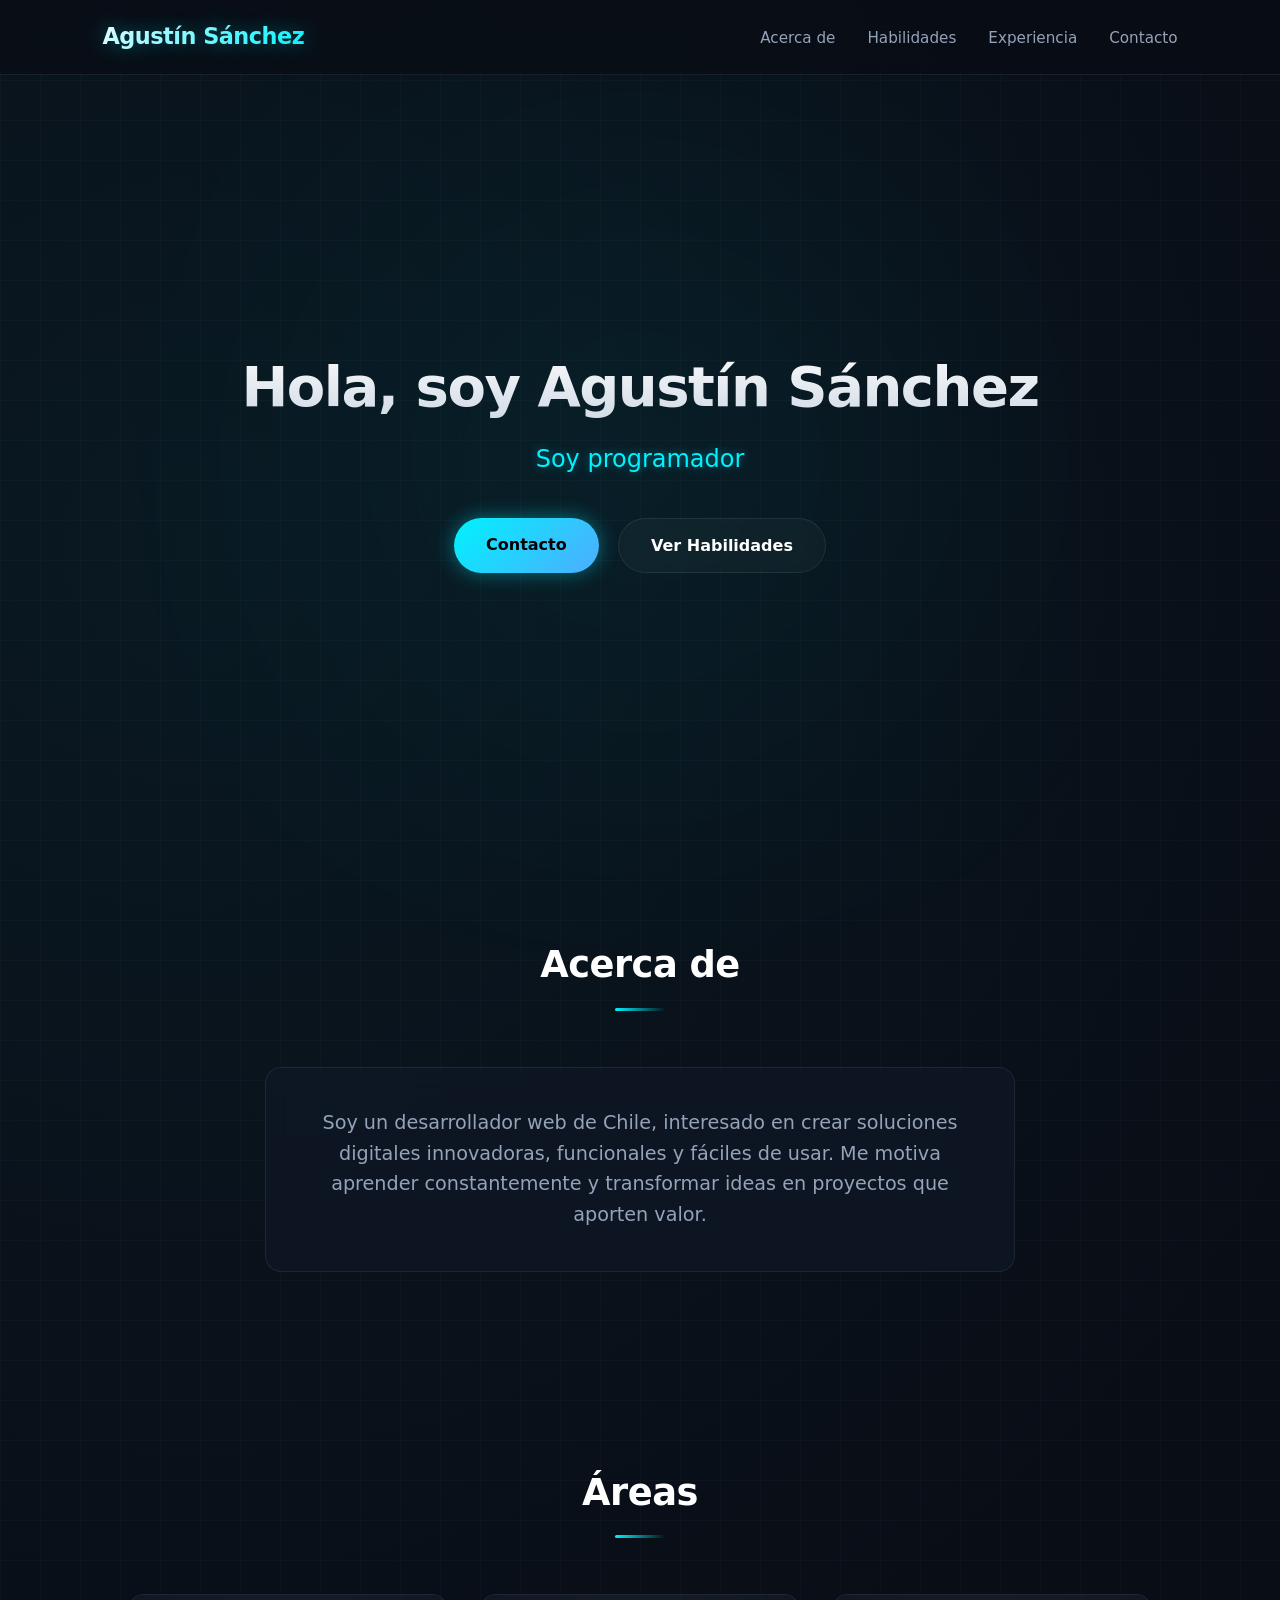
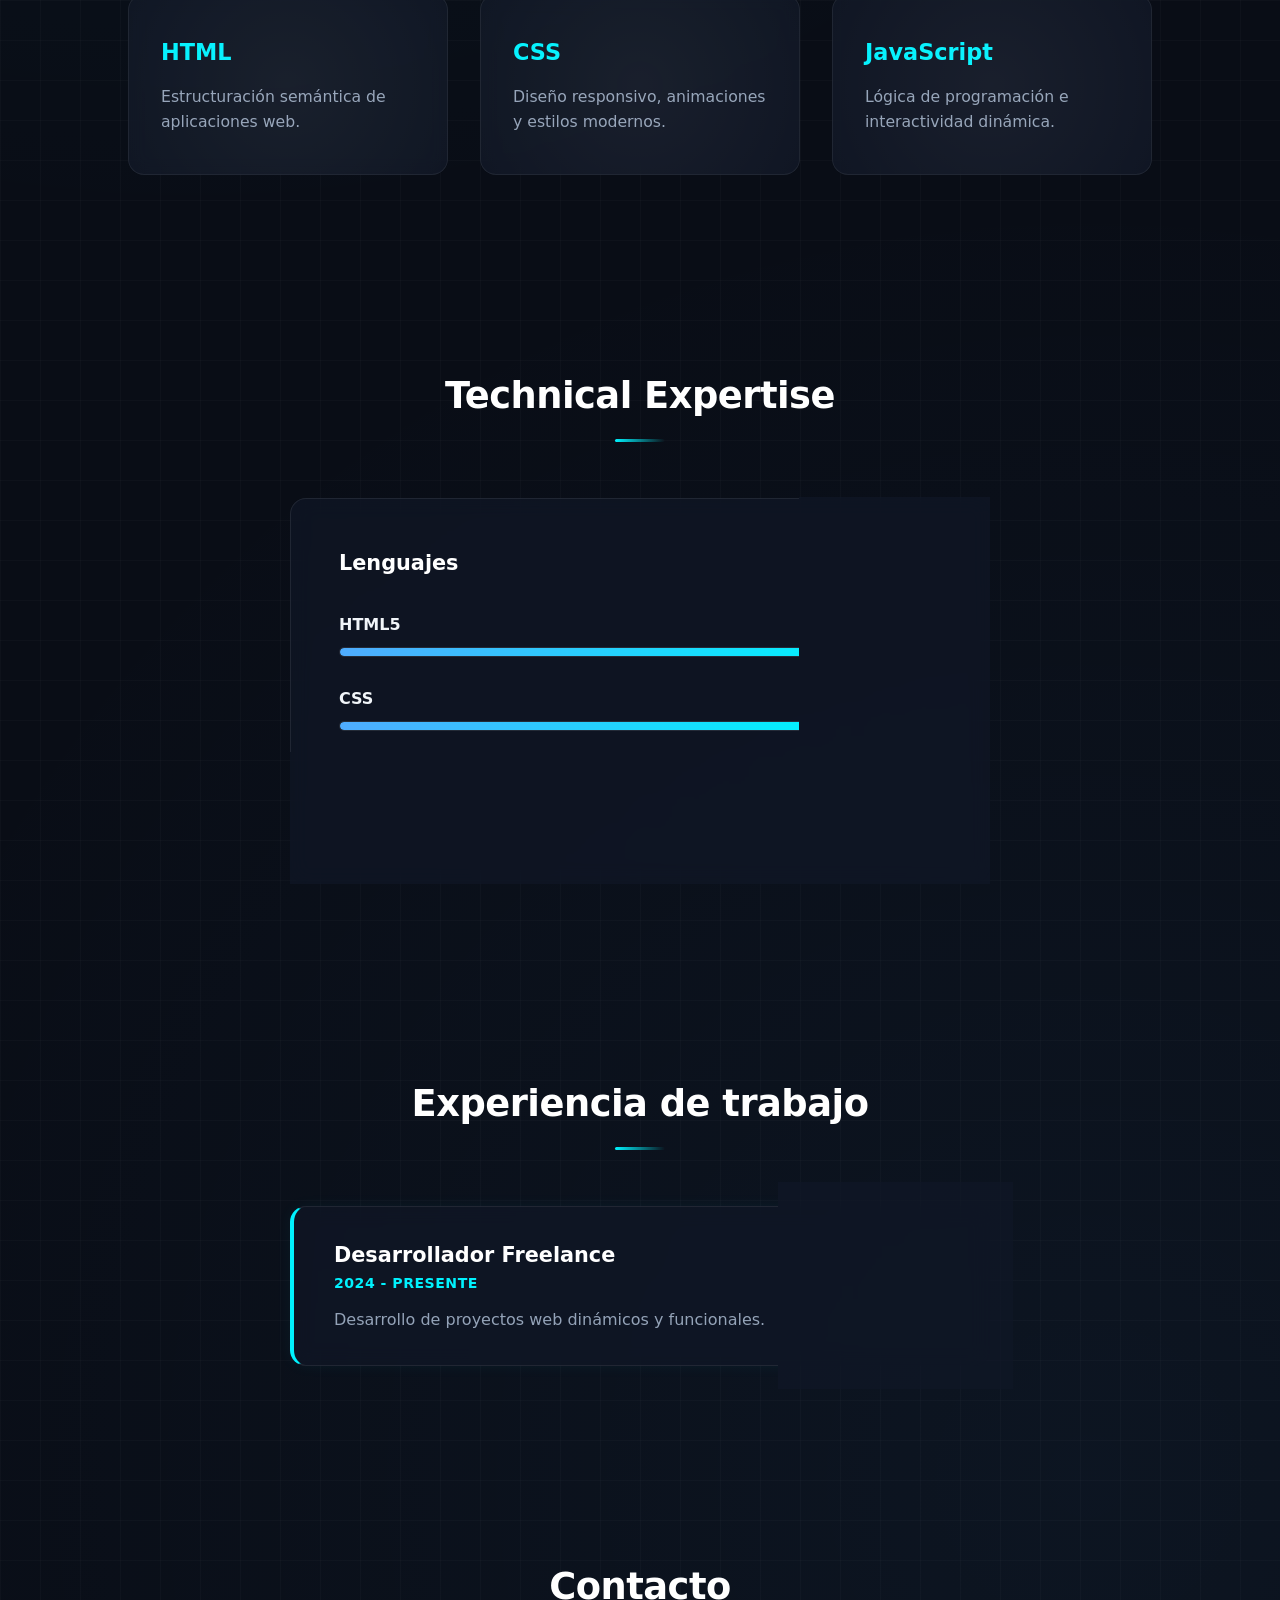
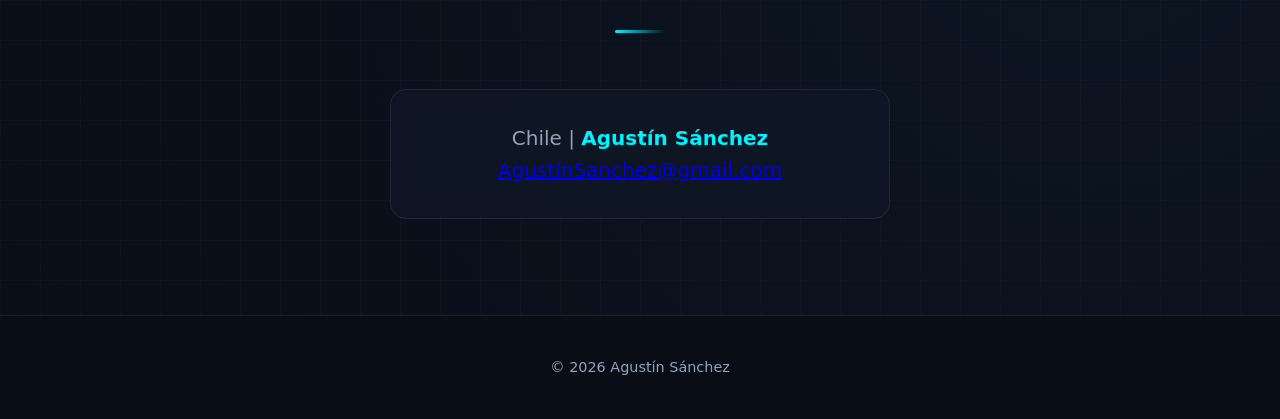
==== Portafolio/index.html @ 258a1017 "okeiestabien" ====
<!DOCTYPE html>
<html lang="es">
<head>
    <meta charset="UTF-8">
    <meta name="viewport" content="width=device-width, initial-scale=1.0">
    <title>Agustín Sánchez</title>

    <link rel="stylesheet" href="static/css/style.css">
    <script src="static/js/script.js" defer></script>
</head>

<body>

    <nav id="barra-navegacion">
        <div class="nombre-logo">Agustín Sánchez</div>

        <button class="boton-menu" id="boton-menu" aria-label="Abrir menú">
            ☰
        </button>

        <ul class="menu-enlaces" id="menu-enlaces">
            <li><a href="#sobre-mi">Acerca de</a></li>
            <li><a href="#mis-habilidades">Habilidades</a></li>
            <li><a href="#mi-experiencia">Experiencia</a></li>
            <li><a href="#mi-contacto">Contacto</a></li>
        </ul>
    </nav>

    <header class="presentacion">
        <h1>Hola, soy Agustín Sánchez</h1>
        <h2>Soy programador</h2>

        <div class="botones-inicio">
            <a href="#mi-contacto" class="boton principal">Contacto</a>
            <a href="#mis-habilidades" class="boton secundario">Ver Habilidades</a>
        </div>
    </header>

    <section id="sobre-mi">
        <h2 class="encabezado-seccion">Acerca de</h2>

        <p class="descripcion-personal">
            Soy un desarrollador web de Chile, interesado en crear soluciones digitales innovadoras,
            funcionales y fáciles de usar. Me motiva aprender constantemente y transformar ideas
            en proyectos que aporten valor.
        </p>
    </section>

    <section id="areas-programacion">
        <h2 class="encabezado-seccion">Áreas</h2>

        <div class="contenedor-tarjetas">

            <div class="tarjeta">
                <h3>HTML</h3>
                <p>Estructuración semántica de aplicaciones web.</p>
            </div>

            <div class="tarjeta">
                <h3>CSS</h3>
                <p>Diseño responsivo, animaciones y estilos modernos.</p>
            </div>

            <div class="tarjeta">
                <h3>JavaScript</h3>
                <p>Lógica de programación e interactividad dinámica.</p>
            </div>

        </div>
    </section>

    <section id="mis-habilidades">
        <h2 class="encabezado-seccion">Technical Expertise</h2>

        <div class="lista-habilidades">
            <h3>Lenguajes</h3>

            <div class="elemento-habilidad">
                <div class="nombre-habilidad">
                    <span>HTML5</span>
                    <span>85%</span>
                </div>

                <div class="barra-progreso">
                    <div class="nivel-progreso" data-width="85%"></div>
                </div>
            </div>

            <div class="elemento-habilidad">
                <div class="nombre-habilidad">
                    <span>CSS</span>
                    <span>80%</span>
                </div>

                <div class="barra-progreso">
                    <div class="nivel-progreso" data-width="80%"></div>
                </div>
            </div>

            <div class="elemento-habilidad">
                <div class="nombre-habilidad">
                    <span>JavaScript</span>
                    <span>70%</span>
                </div>

                <div class="barra-progreso">
                    <div class="nivel-progreso" data-width="70%"></div>
                </div>
            </div>

        </div>
    </section>

    <section id="mi-experiencia">
        <h2 class="encabezado-seccion">Experiencia de trabajo</h2>

        <div class="historial-trabajo">

            <div class="experiencia">
                <h3>Desarrollador Freelance</h3>

                <div class="fecha-trabajo">
                    2024 - Presente
                </div>

                <p>
                    Desarrollo de proyectos web dinámicos y funcionales.
                </p>
            </div>

        </div>
    </section>

    <section id="mi-contacto">
        <h2 class="encabezado-seccion">Contacto</h2>

        <p class="informacion-contacto">
            Chile | <strong>Agustín Sánchez</strong>
            <a href="#">AgustínSanchez@gmail.com</a>
        </p>
    </section>

    <footer class="pie-pagina">
        <p>&copy; 2026 Agustín Sánchez</p>
    </footer>

</body>
</html>
---- Portafolio/static/css/style.css ----
:root {
    --bg-dark: #090d16;
    --bg-card: rgba(17, 24, 39, 0.7);
    --primary-color: #00f2fe;
    --secondary-color: #4facfe;
    --accent-glow: rgba(0, 242, 254, 0.4);
    --text-color: #f1f5f9;
    --text-muted: #94a3b8;
    --border-glow: rgba(255, 255, 255, 0.08);
}

* {
    box-sizing: border-box;
    margin: 0;
    padding: 0;
    font-family: system-ui, -apple-system, sans-serif;
}

html {
    scroll-behavior: smooth;
}

::-webkit-scrollbar {
    width: 8px;
}

::-webkit-scrollbar-track {
    background: var(--bg-dark);
}

::-webkit-scrollbar-thumb {
    background: #1e293b;
    border-radius: 4px;
}

::-webkit-scrollbar-thumb:hover {
    background: var(--primary-color);
}

body {
    color: var(--text-color);
    line-height: 1.6;
    background-color: var(--bg-dark);
    background-image: 
        radial-gradient(circle at 15% 15%, rgba(0, 242, 254, 0.05) 0%, transparent 40%),
        radial-gradient(circle at 85% 85%, rgba(79, 172, 254, 0.05) 0%, transparent 40%),
        linear-gradient(rgba(255, 255, 255, 0.02) 1px, transparent 1px),
        linear-gradient(90deg, rgba(255, 255, 255, 0.02) 1px, transparent 1px);
    background-size: 100% 100%, 100% 100%, 40px 40px, 40px 40px;
    overflow-x: hidden;
}

#barra-navegacion {
    position: sticky;
    top: 0;
    z-index: 1000;
    background: rgba(9, 13, 22, 0.85);
    backdrop-filter: blur(16px);
    border-bottom: 1px solid var(--border-glow);
    display: flex;
    justify-content: space-between;
    align-items: center;
    padding: 1.2rem 8%;
}

.nombre-logo {
    font-size: 1.4rem;
    font-weight: 800;
    letter-spacing: -0.5px;
    background: linear-gradient(135deg, #ffffff 0%, var(--primary-color) 100%);
    background-clip: text;
    -webkit-background-clip: text;
    -webkit-text-fill-color: transparent;
    text-shadow: 0 0 20px var(--accent-glow);
}

.menu-enlaces {
    display: flex;
    list-style: none;
    gap: 2rem;
}

.menu-enlaces a {
    text-decoration: none;
    color: var(--text-muted);
    font-size: 0.95rem;
    font-weight: 500;
    position: relative;
    padding: 0.3rem 0;
    transition: color 0.3s ease;
}

.menu-enlaces a::after {
    content: '';
    position: absolute;
    bottom: 0;
    left: 0;
    width: 0%;
    height: 2px;
    background: var(--primary-color);
    box-shadow: 0 0 8px var(--primary-color);
    transition: width 0.3s ease;
}

.menu-enlaces a:hover,
.menu-enlaces a.seleccionado {
    color: #fff;
}

.menu-enlaces a:hover::after,
.menu-enlaces a.seleccionado::after {
    width: 100%;
}

.boton-menu {
    display: none;
    background: none;
    border: none;
    font-size: 1.8rem;
    color: var(--primary-color);
    cursor: pointer;
}

.presentacion {
    height: 85vh;
    display: flex;
    flex-direction: column;
    justify-content: center;
    align-items: center;
    text-align: center;
    padding: 0 1rem;
    position: relative;
}

.presentacion::before {
    content: '';
    position: absolute;
    width: 350px;
    height: 350px;
    background: var(--primary-color);
    filter: blur(180px);
    opacity: 0.15;
    border-radius: 50%;
    z-index: -1;
}

.presentacion h1 {
    font-size: 3.5rem;
    font-weight: 800;
    letter-spacing: -1.5px;
    margin-bottom: 0.5rem;
    background: linear-gradient(180deg, #ffffff 0%, #cbd5e1 100%);
    background-clip: text;
    -webkit-background-clip: text;
    -webkit-text-fill-color: transparent;
}

.presentacion h2 {
    font-size: 1.5rem;
    font-weight: 400;
    margin-bottom: 2.5rem;
    color: var(--primary-color);
    text-shadow: 0 0 10px var(--accent-glow);
}

.botones-inicio {
    display: flex;
    gap: 1.2rem;
}

.boton {
    padding: 0.85rem 2rem;
    border-radius: 50px;
    text-decoration: none;
    font-weight: 600;
    transition: all 0.3s ease;
    position: relative;
    overflow: hidden;
}

.principal {
    background: linear-gradient(135deg, var(--primary-color), var(--secondary-color));
    color: #000;
    box-shadow: 0 0 20px var(--accent-glow);
}

.principal:hover {
    transform: translateY(-3px);
    box-shadow: 0 0 30px rgba(0, 242, 254, 0.7);
}

.secundario {
    background: rgba(255, 255, 255, 0.03);
    border: 1px solid var(--border-glow);
    color: #fff;
    backdrop-filter: blur(5px);
}

.secundario:hover {
    border-color: var(--primary-color);
    box-shadow: 0 0 15px var(--accent-glow);
    transform: translateY(-3px);
}

section {
    padding: 6rem 10%;
    position: relative;
}

.encabezado-seccion {
    text-align: center;
    font-size: 2.3rem;
    font-weight: 700;
    margin-bottom: 3.5rem;
    color: #fff;
    letter-spacing: -0.5px;
}

.encabezado-seccion::after {
    content: '';
    display: block;
    width: 50px;
    height: 3px;
    background: linear-gradient(90deg, var(--primary-color), transparent);
    margin: 0.8rem auto 0;
    border-radius: 2px;
}

.descripcion-personal {
    max-width: 750px;
    margin: 0 auto;
    text-align: center;
    font-size: 1.2rem;
    color: var(--text-muted);
    background: var(--bg-card);
    padding: 2.5rem;
    border-radius: 16px;
    border: 1px solid var(--border-glow);
    backdrop-filter: blur(10px);
}

.contenedor-tarjetas {
    display: grid;
    grid-template-columns: repeat(auto-fit, minmax(280px, 1fr));
    gap: 2rem;
}

.tarjeta {
    background: var(--bg-card);
    border: 1px solid var(--border-glow);
    padding: 2.5rem 2rem;
    border-radius: 16px;
    backdrop-filter: blur(10px);
    transition: all 0.4s cubic-bezier(0.175, 0.885, 0.32, 1.275);
    position: relative;
}

.tarjeta::before {
    content: '';
    position: absolute;
    top: 0;
    left: 0;
    width: 100%;
    height: 100%;
    border-radius: 16px;
    background: radial-gradient(600px circle at var(--x, 50%) var(--y, 50%), rgba(255,255,255,0.05), transparent 40%);
    pointer-events: none;
}

.tarjeta:hover {
    transform: translateY(-8px);
    border-color: rgba(0, 242, 254, 0.3);
    box-shadow: 0 15px 30px -10px rgba(0, 0, 0, 0.5), 0 0 20px rgba(0, 242, 254, 0.15);
}

.tarjeta h3 {
    color: var(--primary-color);
    margin-bottom: 0.8rem;
    font-size: 1.4rem;
}

.tarjeta p {
    color: var(--text-muted);
    font-size: 0.98rem;
}

.lista-habilidades {
    max-width: 700px;
    margin: 0 auto;
    background: var(--bg-card);
    padding: 3rem;
    border-radius: 16px;
    border: 1px solid var(--border-glow);
    backdrop-filter: blur(10px);
}

.lista-habilidades h3 {
    color: #fff;
    margin-bottom: 2rem;
    font-size: 1.3rem;
}

.elemento-habilidad {
    margin-bottom: 1.8rem;
}

.nombre-habilidad {
    display: flex;
    justify-content: space-between;
    margin-bottom: 0.6rem;
    font-weight: 600;
    color: var(--text-color);
}

.barra-progreso {
    height: 10px;
    background-color: rgba(255, 255, 255, 0.05);
    border-radius: 20px;
    overflow: hidden;
    border: 1px solid rgba(255, 255, 255, 0.05);
}

.nivel-progreso {
    height: 100%;
    width: 0%;
    background: linear-gradient(90deg, var(--secondary-color), var(--primary-color));
    border-radius: 20px;
    box-shadow: 0 0 12px var(--accent-glow);
    transition: width 1.2s cubic-bezier(0.1, 0.5, 0.1, 1);
}

.historial-trabajo {
    max-width: 700px;
    margin: 0 auto;
}

.experiencia {
    background: var(--bg-card);
    padding: 2rem 2.5rem;
    border-radius: 16px;
    border-left: 4px solid var(--primary-color);
    border-top: 1px solid var(--border-glow);
    border-right: 1px solid var(--border-glow);
    border-bottom: 1px solid var(--border-glow);
    backdrop-filter: blur(10px);
    position: relative;
    box-shadow: 0 0 15px rgba(0, 242, 254, 0.05);
}

.experiencia h3 {
    color: #fff;
    font-size: 1.3rem;
}

.fecha-trabajo {
    color: var(--primary-color);
    font-size: 0.88rem;
    margin-bottom: 0.8rem;
    font-weight: 600;
    text-transform: uppercase;
    letter-spacing: 0.5px;
}

.experiencia p {
    color: var(--text-muted);
}

.informacion-contacto {
    text-align: center;
    font-size: 1.25rem;
    color: var(--text-muted);
    background: var(--bg-card);
    max-width: 500px;
    margin: 0 auto;
    padding: 2rem;
    border-radius: 16px;
    border: 1px solid var(--border-glow);
    backdrop-filter: blur(10px);
}

.informacion-contacto strong {
    color: var(--primary-color);
}

.pie-pagina {
    border-top: 1px solid var(--border-glow);
    color: var(--text-muted);
    text-align: center;
    padding: 2.5rem;
    font-size: 0.9rem;
    background: rgba(9, 13, 22, 0.95);
}

@media (max-width: 768px) {

    .boton-menu {
        display: block;
    }

    .menu-enlaces {
        display: none;
        flex-direction: column;
        position: absolute;
        top: 100%;
        left: 0;
        width: 100%;
        background-color: var(--bg-dark);
        border-bottom: 1px solid var(--border-glow);
        padding: 1.5rem 8%;
    }

    .menu-enlaces.mostrar {
        display: flex;
    }

    .presentacion h1 {
        font-size: 2.4rem;
    }

    .presentacion h2 {
        font-size: 1.1rem;
    }

    section {
        padding: 4rem 6%;
    }
}
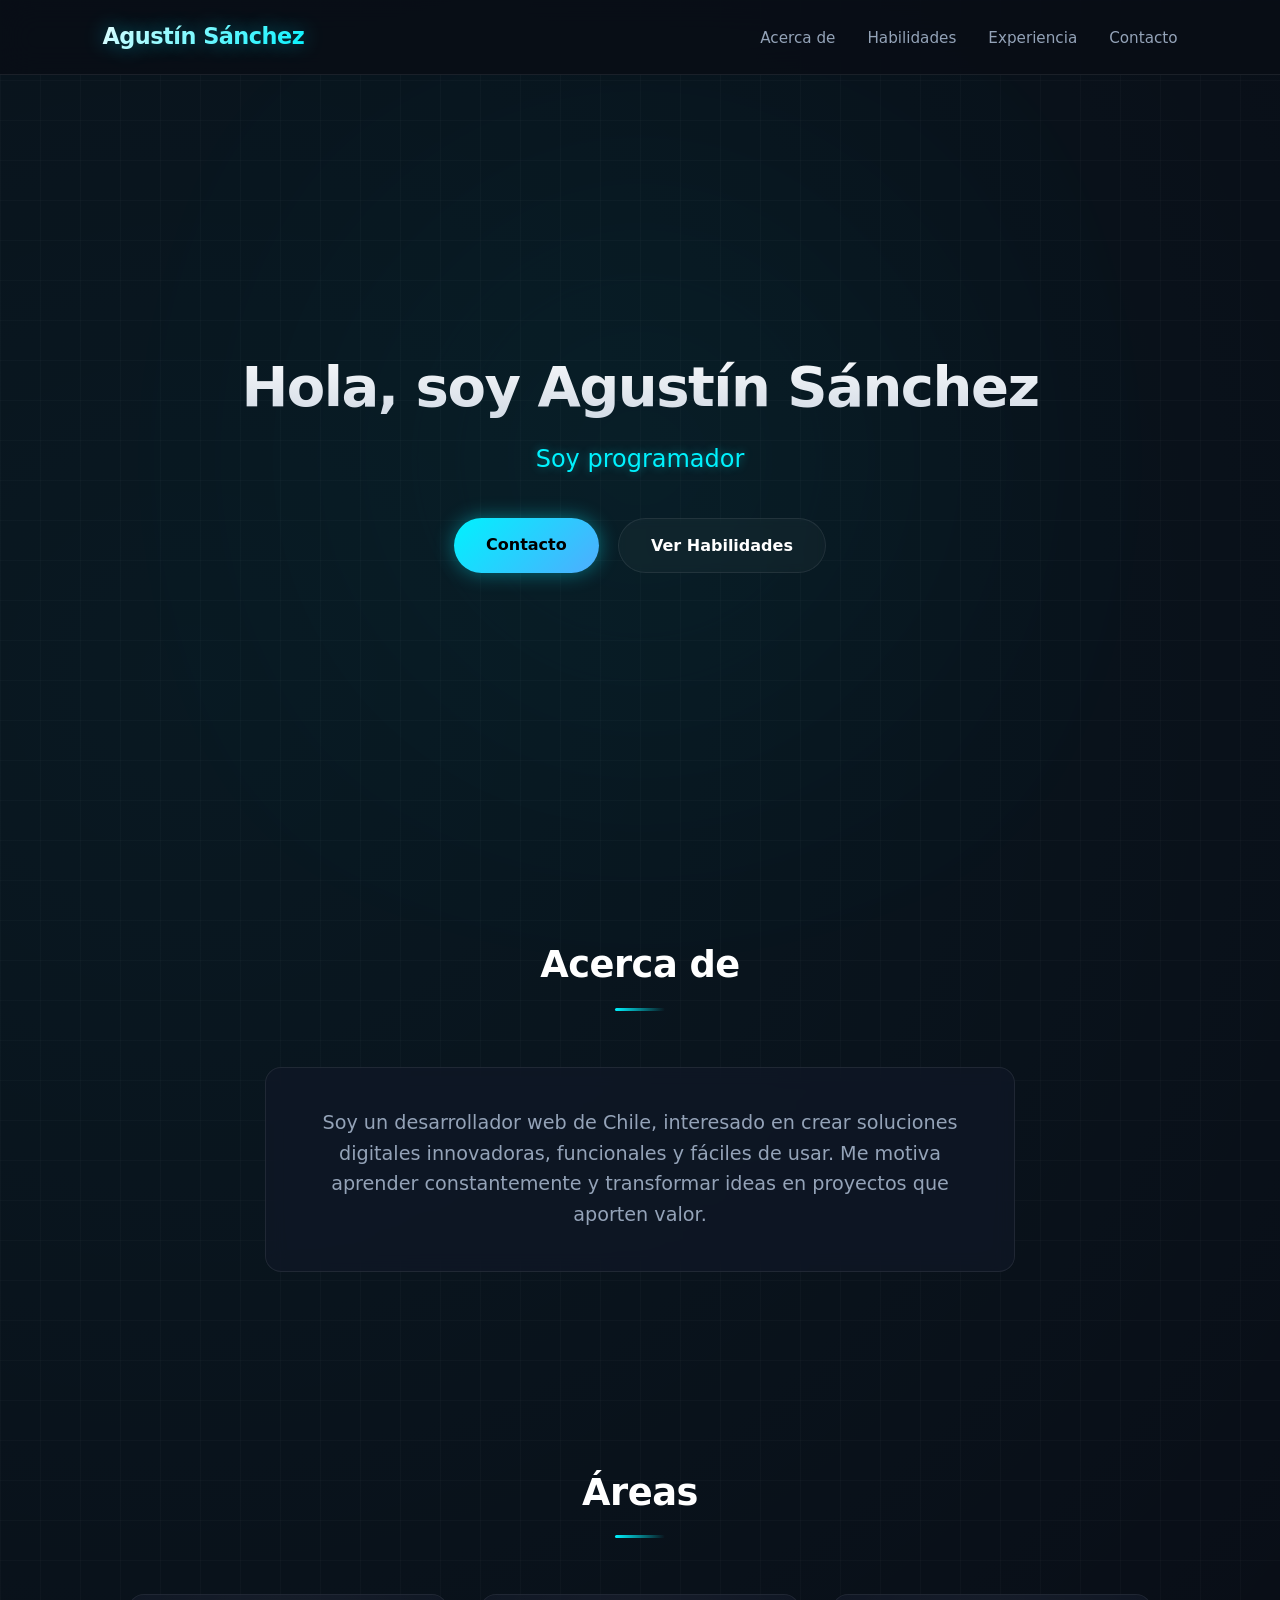
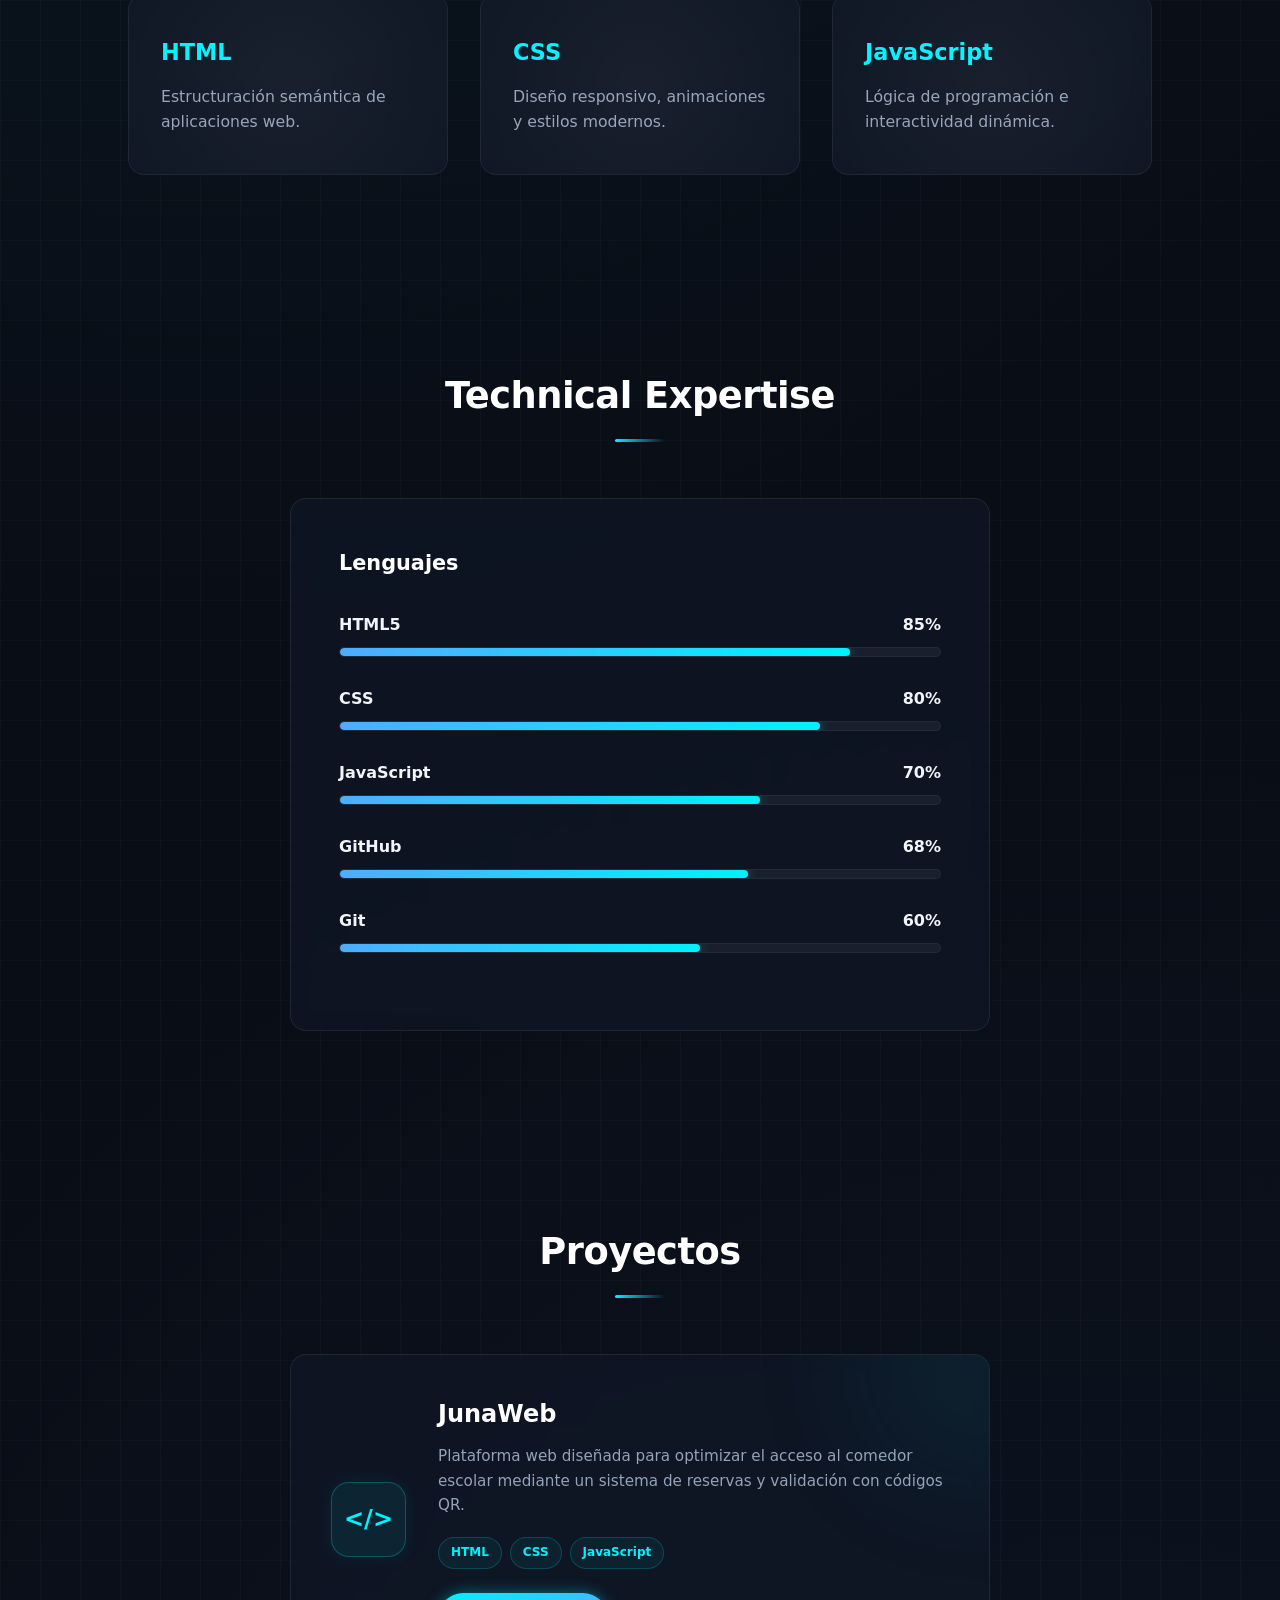
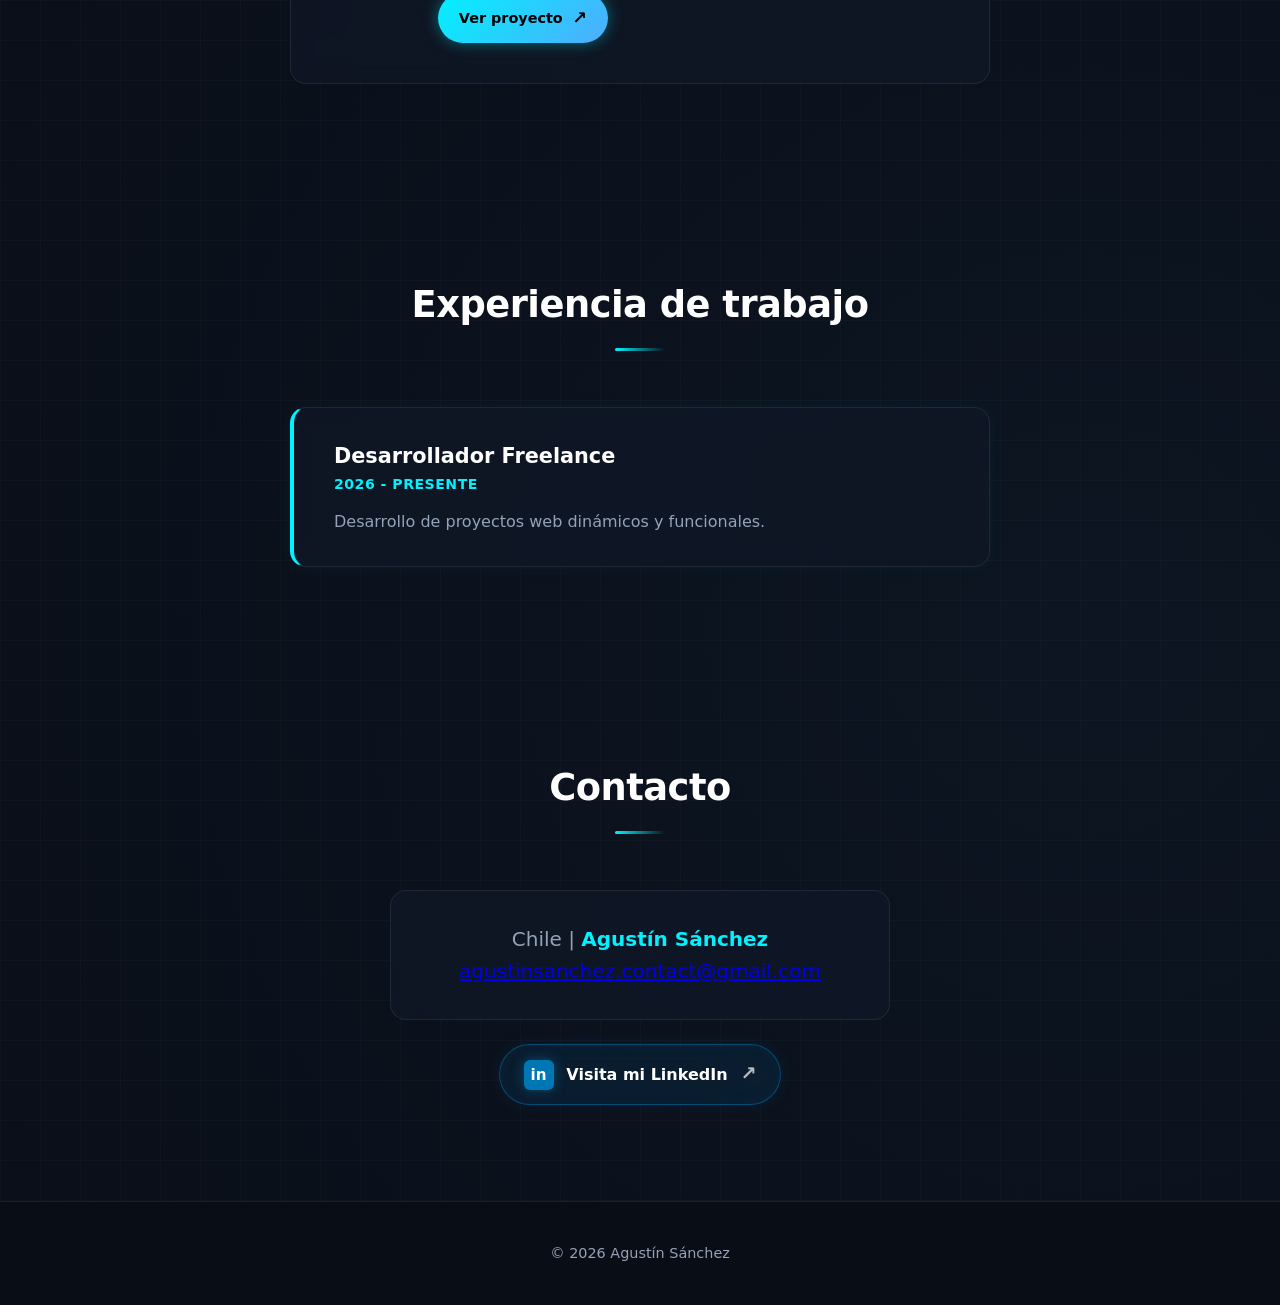
==== commit 5334d307: "okeiestabien" ====
--- a/Portafolio/index.html
+++ b/Portafolio/index.html
@@ -108,8 +108,70 @@
                 </div>
             </div>
 
-        </div>
-    </section>
+            <div class="elemento-habilidad">
+                <div class="nombre-habilidad">
+                    <span>GitHub</span>
+                    <span>68%</span>
+                </div>
+
+                <div class="barra-progreso">
+                    <div class="nivel-progreso" data-width="68%"></div>
+                </div>
+            </div>
+
+            <div class="elemento-habilidad">
+                <div class="nombre-habilidad">
+                    <span>Git</span>
+                    <span>60%</span>
+                </div>
+
+                <div class="barra-progreso">
+                    <div class="nivel-progreso" data-width="60%"></div>
+                </div>
+            </div>
+
+        </div>
+    </section>
+
+    <section id="mis-proyectos">
+    <h2 class="encabezado-seccion">Proyectos</h2>
+
+    <div class="contenedor-proyectos">
+
+        <div class="tarjeta-proyecto">
+            <div class="icono-proyecto">
+                &lt;/&gt;
+            </div>
+
+            <div class="contenido-proyecto">
+                <h3>JunaWeb</h3>
+
+                <p>
+                    Plataforma web diseñada para optimizar el acceso al comedor
+                    escolar mediante un sistema de reservas y validación con
+                    códigos QR.
+                </p>
+
+                <div class="tecnologias-proyecto">
+                    <span>HTML</span>
+                    <span>CSS</span>
+                    <span>JavaScript</span>
+                </div>
+
+                <a 
+                    href="https://ariel9930.github.io/JunaWeb/"
+                    target="_blank"
+                    rel="noopener noreferrer"
+                    class="boton-proyecto"
+                >
+                    Ver proyecto
+                    <span>↗</span>
+                </a>
+            </div>
+        </div>
+
+    </div>
+</section>
 
     <section id="mi-experiencia">
         <h2 class="encabezado-seccion">Experiencia de trabajo</h2>
@@ -120,7 +182,7 @@
                 <h3>Desarrollador Freelance</h3>
 
                 <div class="fecha-trabajo">
-                    2024 - Presente
+                    2026 - Presente
                 </div>
 
                 <p>
@@ -131,18 +193,33 @@
         </div>
     </section>
 
-    <section id="mi-contacto">
-        <h2 class="encabezado-seccion">Contacto</h2>
-
+<section id="mi-contacto">
+    <h2 class="encabezado-seccion">Contacto</h2>
+
+    <div class="contenedor-contacto">
         <p class="informacion-contacto">
             Chile | <strong>Agustín Sánchez</strong>
-            <a href="#">AgustínSanchez@gmail.com</a>
+            <a href="mailto:agustinsanchez.contact@gmail.com">
+                agustinsanchez.contact@gmail.com
+            </a>
         </p>
-    </section>
+
+        <a 
+            href="https://www.linkedin.com/in/agust%C3%ADn-sanchez-67a527437/" 
+            target="_blank" 
+            rel="noopener noreferrer"
+            class="boton-linkedin"
+        >
+            <span class="icono-linkedin">in</span>
+            <span>Visita mi LinkedIn</span>
+            <span class="flecha-linkedin">↗</span>
+        </a>
+    </div>
+</section>
 
     <footer class="pie-pagina">
         <p>&copy; 2026 Agustín Sánchez</p>
     </footer>
 
 </body>
-</html>+</html>
--- a/Portafolio/static/css/style.css
+++ b/Portafolio/static/css/style.css
@@ -424,4 +424,311 @@
     section {
         padding: 4rem 6%;
     }
+}
+
+.contenedor-contacto {
+    display: flex;
+    flex-direction: column;
+    align-items: center;
+    gap: 1.5rem;
+}
+
+.boton-linkedin {
+    display: flex;
+    align-items: center;
+    justify-content: center;
+    gap: 0.8rem;
+
+    min-width: 230px;
+    padding: 0.9rem 1.5rem;
+
+    text-decoration: none;
+    color: #ffffff;
+
+    background: rgba(0, 119, 181, 0.12);
+    border: 1px solid rgba(0, 119, 181, 0.5);
+    border-radius: 50px;
+
+    font-size: 1rem;
+    font-weight: 700;
+
+    backdrop-filter: blur(10px);
+
+    box-shadow: 
+        0 0 15px rgba(0, 119, 181, 0.12),
+        inset 0 0 15px rgba(0, 119, 181, 0.05);
+
+    transition: all 0.35s ease;
+}
+
+.icono-linkedin {
+    display: flex;
+    align-items: center;
+    justify-content: center;
+
+    width: 30px;
+    height: 30px;
+
+    background: #0077b5;
+    color: white;
+
+    border-radius: 6px;
+
+    font-size: 0.95rem;
+    font-weight: 800;
+
+    box-shadow: 0 0 12px rgba(0, 119, 181, 0.5);
+
+    transition: all 0.35s ease;
+}
+
+.flecha-linkedin {
+    font-size: 1.2rem;
+    opacity: 0.7;
+
+    transition: transform 0.35s ease;
+}
+
+.boton-linkedin:hover {
+    transform: translateY(-4px);
+
+    border-color: #0077b5;
+
+    background: rgba(0, 119, 181, 0.2);
+
+    box-shadow:
+        0 10px 25px rgba(0, 0, 0, 0.35),
+        0 0 25px rgba(0, 119, 181, 0.3);
+}
+
+.boton-linkedin:hover .icono-linkedin {
+    transform: scale(1.1);
+    box-shadow: 0 0 20px rgba(0, 119, 181, 0.7);
+}
+
+.boton-linkedin:hover .flecha-linkedin {
+    transform: translate(3px, -3px);
+}
+
+.boton-linkedin:active {
+    transform: translateY(-1px);
+}
+
+
+/* Ajuste para celulares */
+
+@media (max-width: 768px) {
+
+    .boton-linkedin {
+        width: 100%;
+        max-width: 300px;
+    }
+
+}
+
+.contenedor-proyectos {
+    max-width: 700px;
+    margin: 0 auto;
+}
+
+.tarjeta-proyecto {
+    display: flex;
+    align-items: center;
+    gap: 2rem;
+
+    padding: 2.5rem;
+
+    background: var(--bg-card);
+    border: 1px solid var(--border-glow);
+    border-radius: 16px;
+
+    backdrop-filter: blur(10px);
+
+    position: relative;
+    overflow: hidden;
+
+    transition: all 0.4s ease;
+}
+
+.tarjeta-proyecto::before {
+    content: '';
+    position: absolute;
+
+    top: -100px;
+    right: -100px;
+
+    width: 220px;
+    height: 220px;
+
+    background: var(--primary-color);
+    opacity: 0.08;
+
+    filter: blur(80px);
+    border-radius: 50%;
+
+    transition: all 0.4s ease;
+}
+
+.tarjeta-proyecto:hover {
+    transform: translateY(-8px);
+
+    border-color: rgba(0, 242, 254, 0.4);
+
+    box-shadow:
+        0 15px 35px rgba(0, 0, 0, 0.4),
+        0 0 25px rgba(0, 242, 254, 0.12);
+}
+
+.tarjeta-proyecto:hover::before {
+    opacity: 0.15;
+}
+
+.icono-proyecto {
+    min-width: 75px;
+    height: 75px;
+
+    display: flex;
+    align-items: center;
+    justify-content: center;
+
+    border-radius: 18px;
+
+    background: rgba(0, 242, 254, 0.08);
+
+    border: 1px solid rgba(0, 242, 254, 0.25);
+
+    color: var(--primary-color);
+
+    font-size: 1.5rem;
+    font-weight: 800;
+
+    box-shadow:
+        0 0 20px rgba(0, 242, 254, 0.08);
+
+    transition: all 0.4s ease;
+}
+
+.tarjeta-proyecto:hover .icono-proyecto {
+    transform: scale(1.08);
+
+    background: rgba(0, 242, 254, 0.13);
+
+    box-shadow:
+        0 0 25px rgba(0, 242, 254, 0.2);
+}
+
+.contenido-proyecto {
+    position: relative;
+    z-index: 1;
+    flex: 1;
+}
+
+.contenido-proyecto h3 {
+    color: #fff;
+
+    font-size: 1.5rem;
+
+    margin-bottom: 0.7rem;
+}
+
+.contenido-proyecto p {
+    color: var(--text-muted);
+
+    font-size: 0.95rem;
+
+    margin-bottom: 1.2rem;
+}
+
+.tecnologias-proyecto {
+    display: flex;
+    flex-wrap: wrap;
+    gap: 0.5rem;
+
+    margin-bottom: 1.5rem;
+}
+
+.tecnologias-proyecto span {
+    padding: 0.35rem 0.75rem;
+
+    border-radius: 20px;
+
+    background: rgba(0, 242, 254, 0.06);
+
+    border: 1px solid rgba(0, 242, 254, 0.18);
+
+    color: var(--primary-color);
+
+    font-size: 0.75rem;
+    font-weight: 600;
+}
+
+.boton-proyecto {
+    display: inline-flex;
+
+    align-items: center;
+    gap: 0.6rem;
+
+    padding: 0.7rem 1.3rem;
+
+    border-radius: 30px;
+
+    text-decoration: none;
+
+    color: #000;
+
+    font-size: 0.9rem;
+    font-weight: 700;
+
+    background: linear-gradient(
+        135deg,
+        var(--primary-color),
+        var(--secondary-color)
+    );
+
+    box-shadow:
+        0 0 15px var(--accent-glow);
+
+    transition: all 0.3s ease;
+}
+
+.boton-proyecto:hover {
+    transform: translateY(-3px);
+
+    box-shadow:
+        0 0 25px rgba(0, 242, 254, 0.55);
+}
+
+.boton-proyecto span {
+    font-size: 1.1rem;
+
+    transition: transform 0.3s ease;
+}
+
+.boton-proyecto:hover span {
+    transform: translate(3px, -3px);
+}
+
+
+/* ============================= */
+/*          CELULARES             */
+/* ============================= */
+
+@media (max-width: 768px) {
+
+    .tarjeta-proyecto {
+        flex-direction: column;
+        align-items: flex-start;
+
+        padding: 2rem;
+    }
+
+    .icono-proyecto {
+        min-width: 65px;
+        height: 65px;
+    }
+
+    .boton-proyecto {
+        width: 100%;
+        justify-content: center;
+    }
 }
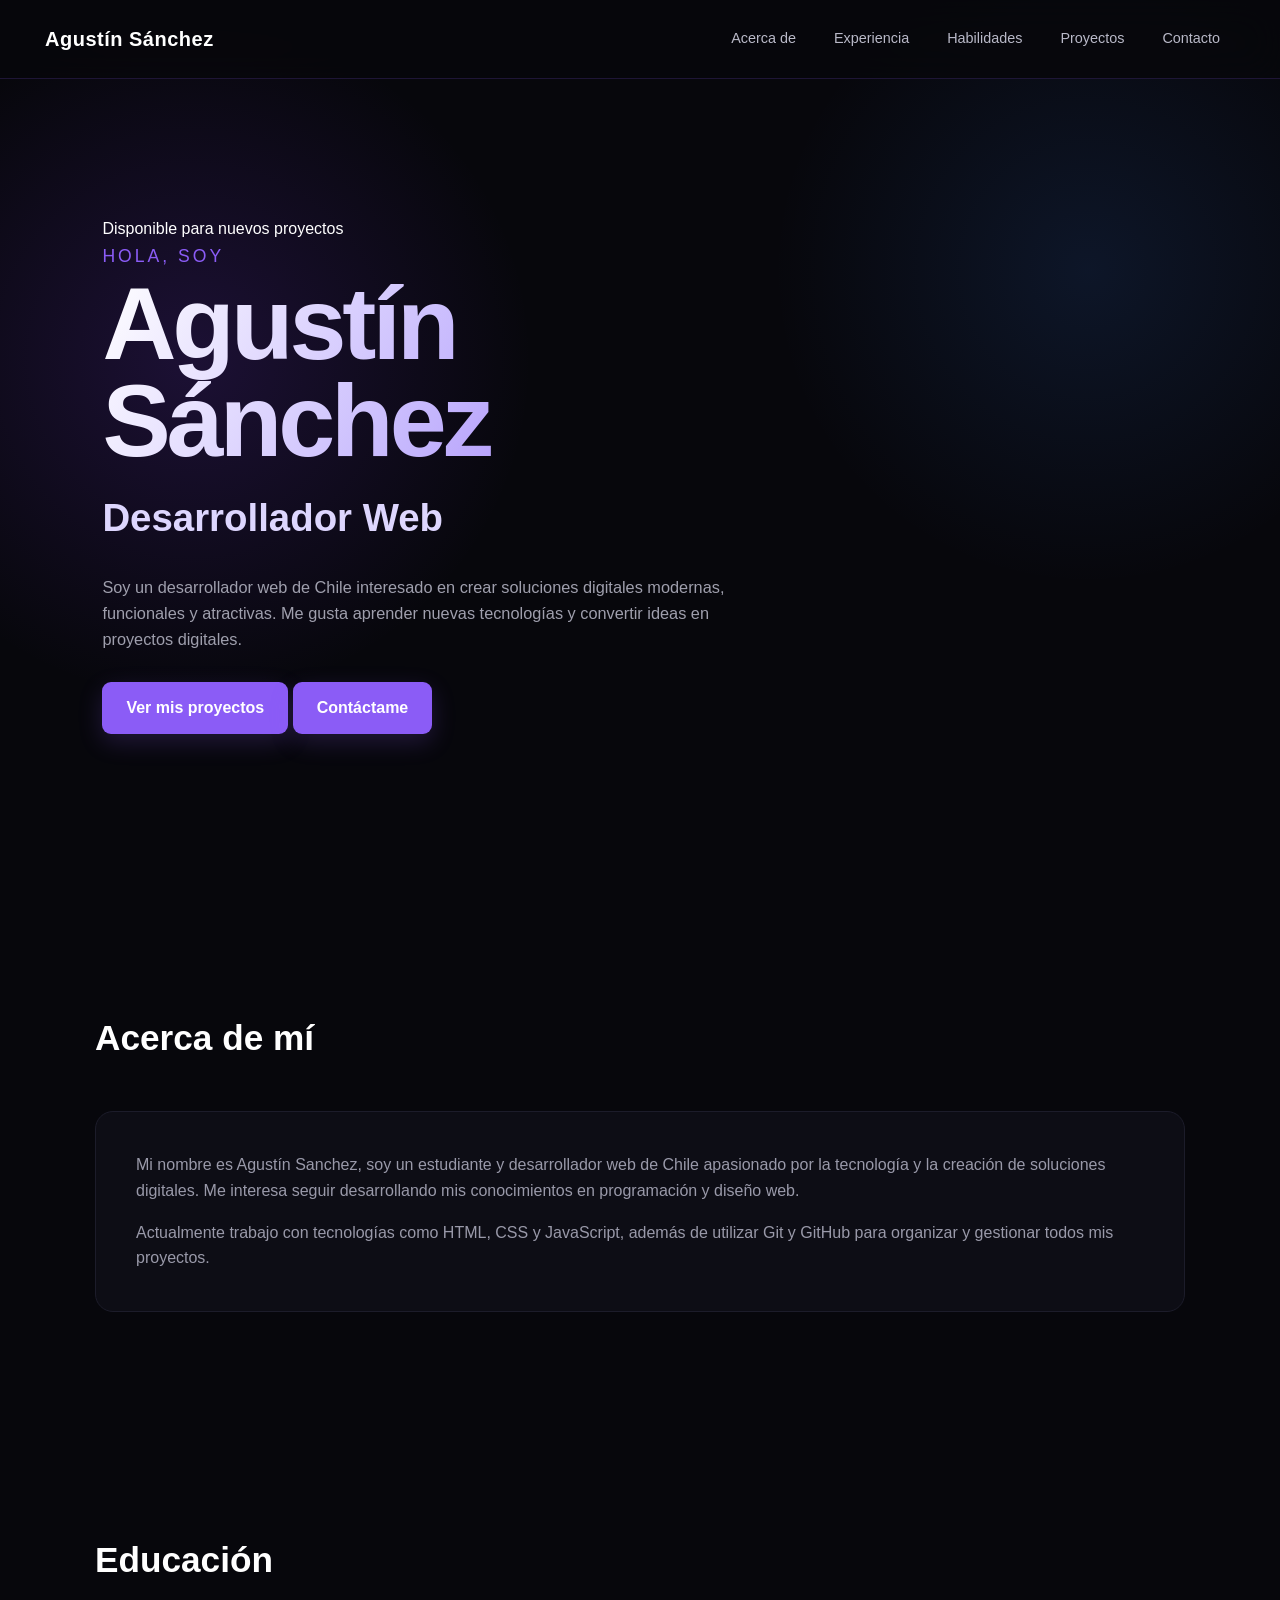
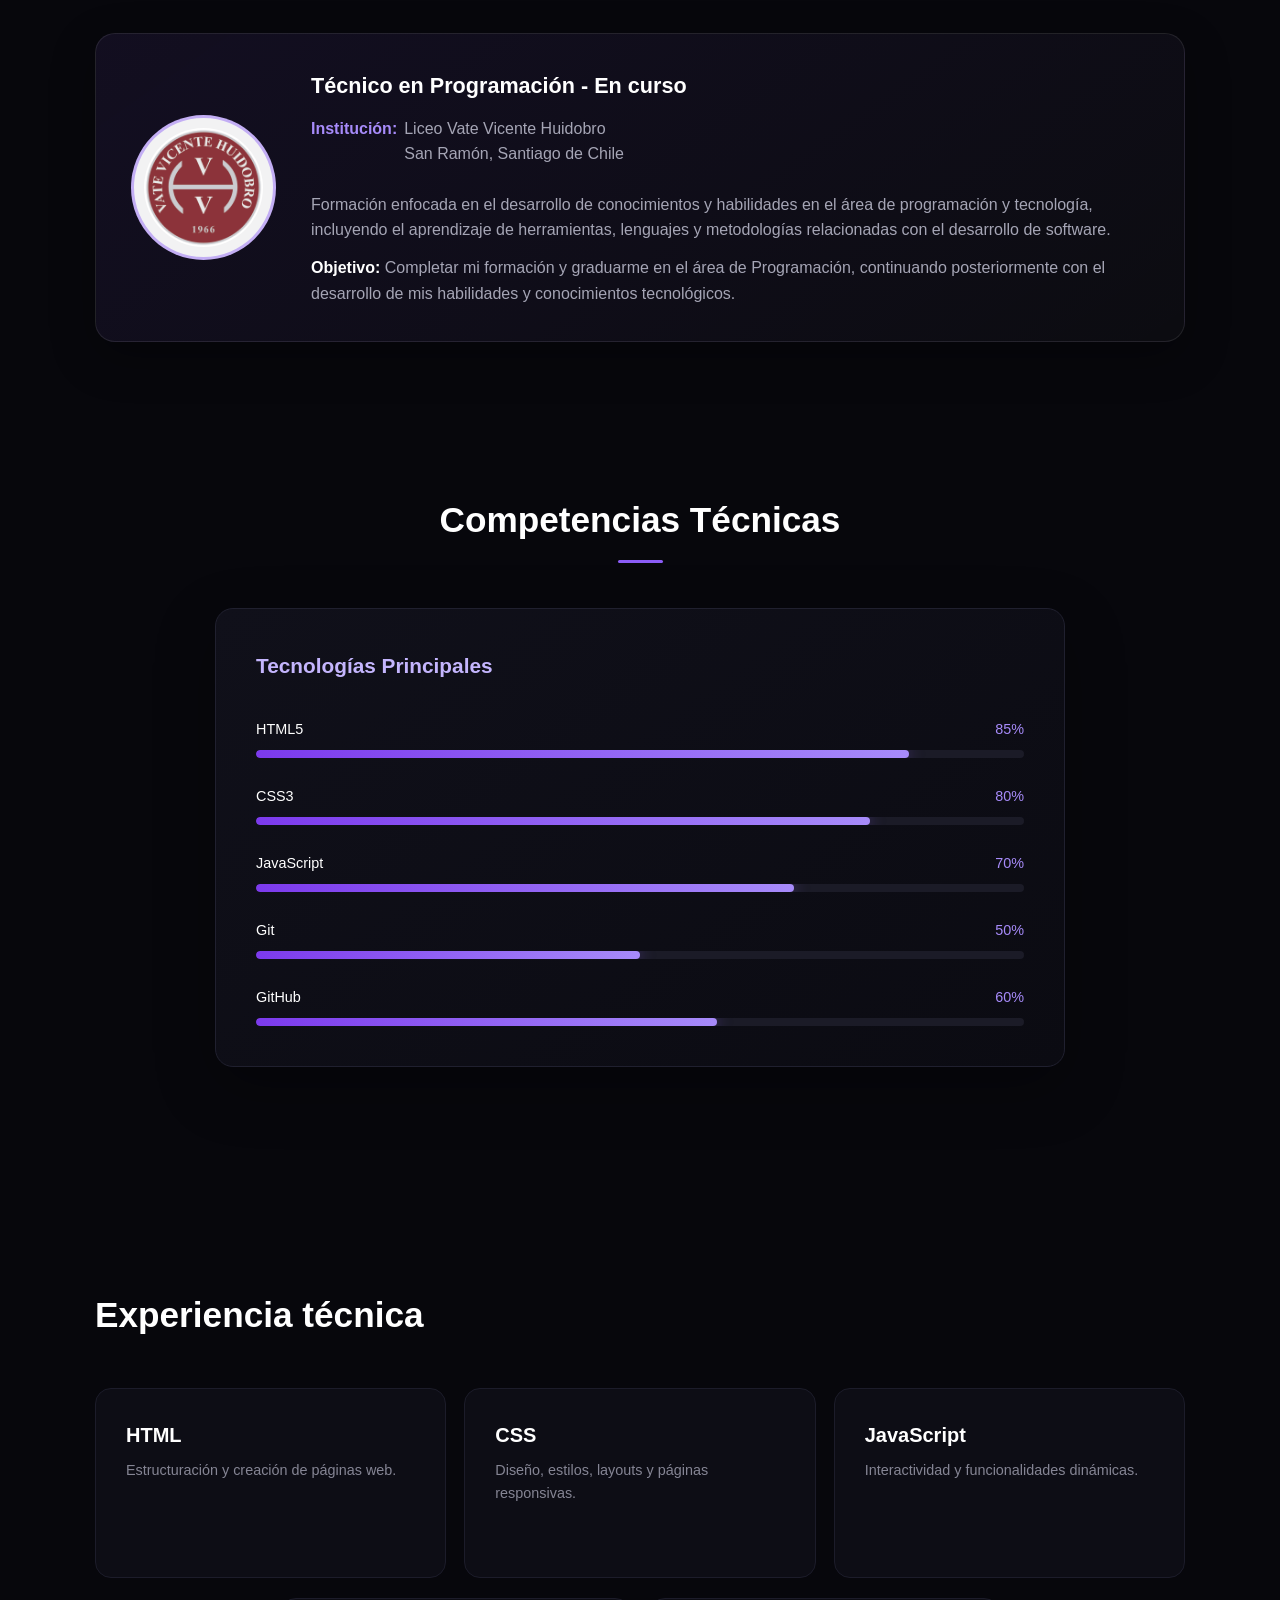
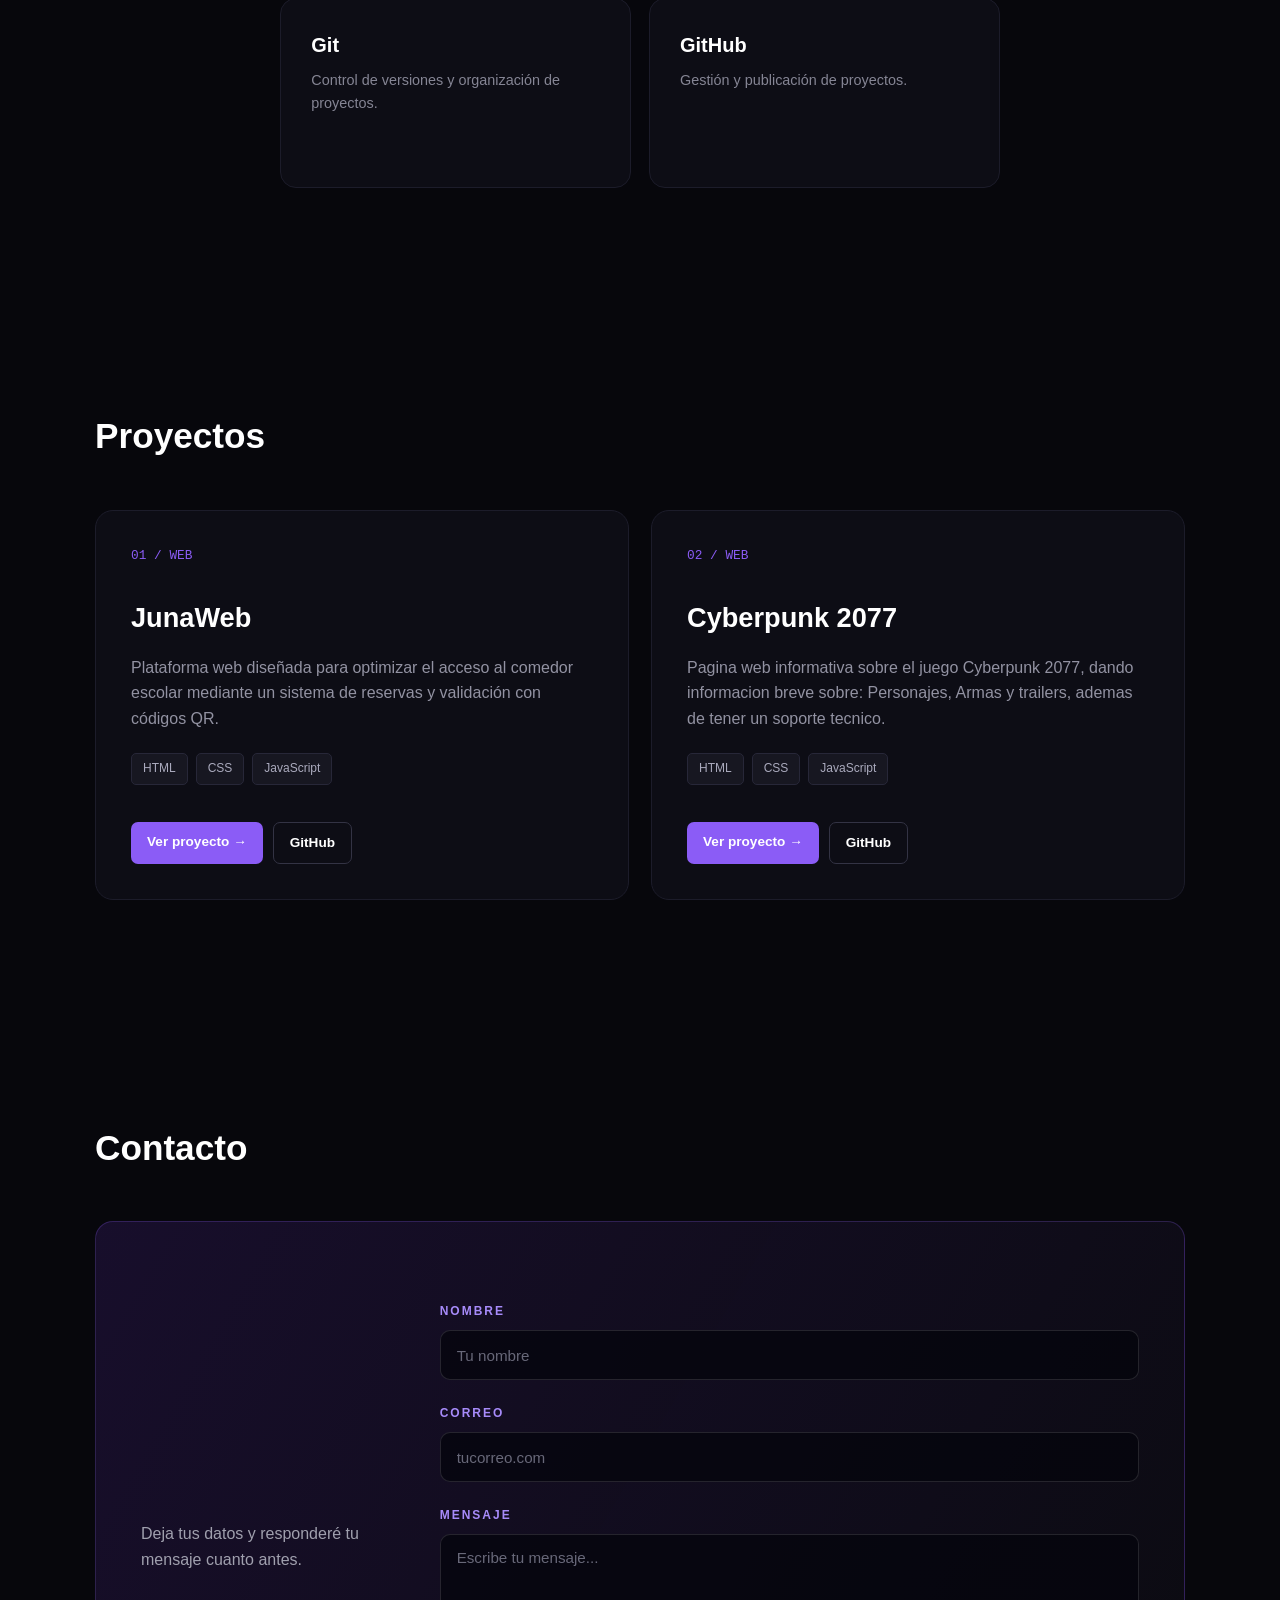
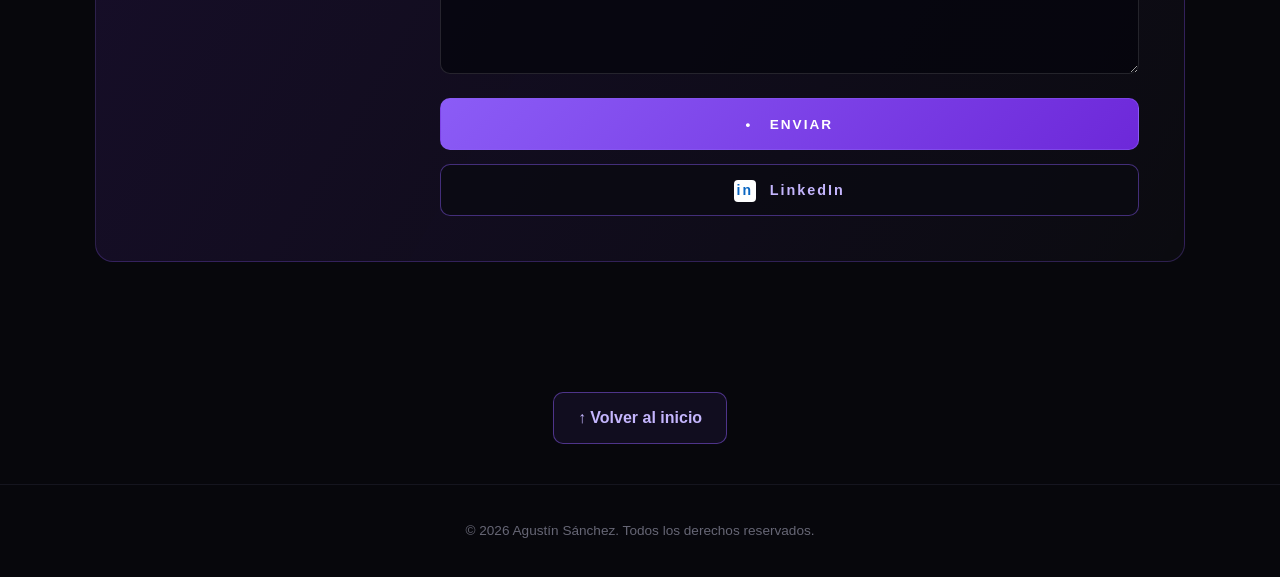
==== commit 50bd4877: "si" ====
--- a/Portafolio/index.html
+++ b/Portafolio/index.html
@@ -1,225 +1,410 @@
 <!DOCTYPE html>
 <html lang="es">
+
 <head>
     <meta charset="UTF-8">
     <meta name="viewport" content="width=device-width, initial-scale=1.0">
-    <title>Agustín Sánchez</title>
+    <meta name="author" content="Agustín Sánchez">
+    <title>Agustín Sánchez | Portafolio</title>
 
     <link rel="stylesheet" href="static/css/style.css">
-    <script src="static/js/script.js" defer></script>
 </head>
 
 <body>
 
-    <nav id="barra-navegacion">
-        <div class="nombre-logo">Agustín Sánchez</div>
-
-        <button class="boton-menu" id="boton-menu" aria-label="Abrir menú">
-            ☰
-        </button>
-
-        <ul class="menu-enlaces" id="menu-enlaces">
-            <li><a href="#sobre-mi">Acerca de</a></li>
-            <li><a href="#mis-habilidades">Habilidades</a></li>
-            <li><a href="#mi-experiencia">Experiencia</a></li>
-            <li><a href="#mi-contacto">Contacto</a></li>
-        </ul>
-    </nav>
-
-    <header class="presentacion">
-        <h1>Hola, soy Agustín Sánchez</h1>
-        <h2>Soy programador</h2>
-
-        <div class="botones-inicio">
-            <a href="#mi-contacto" class="boton principal">Contacto</a>
-            <a href="#mis-habilidades" class="boton secundario">Ver Habilidades</a>
-        </div>
+    <header>
+        <nav id="barra-navegacion">
+            <a href="#inicio" class="logo">Agustín Sánchez</a>
+
+            <button id="boton-menu" aria-label="Abrir menú">
+                ☰
+            </button>
+
+            <div id="menu-enlaces">
+                <a href="#sobre-mi">Acerca de</a>
+                <a href="#experiencia">Experiencia</a>
+                <a href="#mis-habilidades">Habilidades</a>
+                <a href="#mis-proyectos">Proyectos</a>
+                <a href="#contacto">Contacto</a>
+            </div>
+
+        </nav>
     </header>
 
-    <section id="sobre-mi">
-        <h2 class="encabezado-seccion">Acerca de</h2>
-
-        <p class="descripcion-personal">
-            Soy un desarrollador web de Chile, interesado en crear soluciones digitales innovadoras,
-            funcionales y fáciles de usar. Me motiva aprender constantemente y transformar ideas
-            en proyectos que aporten valor.
+    <main>
+
+        <section id="inicio" class="seccion-inicio">
+
+            <div class="contenido-inicio">
+
+                <div class="etiqueta-inicio">
+                    Disponible para nuevos proyectos
+                </div>
+
+                <p class="saludo">Hola, soy</p>
+
+                <h1>Agustín Sánchez</h1>
+
+                <h2>Desarrollador Web</h2>
+
+                <p>
+                    Soy un desarrollador web de Chile interesado en crear
+                    soluciones digitales modernas, funcionales y atractivas.
+                    Me gusta aprender nuevas tecnologías y convertir ideas
+                    en proyectos digitales.
+                </p>
+
+                <div class="inicio-botones">
+                    <a href="#mis-proyectos" class="boton-principal">Ver mis proyectos</a>
+                    <a href="#contacto" class="boton-principal">Contáctame</a>
+                </div>
+
+            </div>
+
+        </section>
+
+        <section id="sobre-mi" class="seccion">
+
+            <div class="titulo-contenedor">
+                <h2 class="encabezado-seccion">Acerca de mí</h2>
+            </div>
+
+            <div class="tarjeta">
+
+                <div>
+                    <p>
+                        Mi nombre es Agustín Sanchez,
+                        soy un estudiante y desarrollador web de Chile apasionado
+                        por la tecnología y la creación de soluciones digitales.
+                        Me interesa seguir desarrollando mis conocimientos en
+                        programación y diseño web.
+                    </p>
+
+                    <p>
+                        Actualmente trabajo con tecnologías como HTML, CSS y
+                        JavaScript, además de utilizar Git y GitHub para organizar
+                        y gestionar todos mis proyectos.
+                    </p>
+                </div>
+
+            </div>
+
+        </section>
+
+        <section id="educacion" class="seccion">
+
+            <h2 class="encabezado-seccion">Educación</h2>
+
+            <div class="educacion-card">
+
+                <div class="educacion-logo">
+                    <img src="static/images/liceo.png" alt="Logo Liceo Vicente Huidobro">
+                </div>
+
+                <div class="educacion-contenido">
+
+                    <h3>Técnico en Programación - En curso</h3>
+
+                    <div class="institucion">
+                        <strong>Institución:</strong>
+
+                        <span>
+                            Liceo Vate Vicente Huidobro
+                            <br>
+                            San Ramón, Santiago de Chile
+                        </span>
+                    </div>
+
+                    <p>
+                        Formación enfocada en el desarrollo de conocimientos y
+                        habilidades en el área de programación y tecnología,
+                        incluyendo el aprendizaje de herramientas, lenguajes y
+                        metodologías relacionadas con el desarrollo de software.
+                    </p>
+
+                    <p>
+                        <strong>Objetivo:</strong>
+                        Completar mi formación y graduarme en el área de Programación,
+                        continuando posteriormente con el desarrollo de mis habilidades
+                        y conocimientos tecnológicos.
+                    </p>
+
+                </div>
+
+            </div>
+
+        </section>
+
+        <section id="habilidad">
+
+            <h2 class="section-title">Competencias Técnicas</h2>
+
+            <div class="skills-container">
+
+                <h3>Tecnologías Principales</h3>
+
+                <div class="skill-item">
+
+                    <div class="skill-name">
+                        <span>HTML5</span>
+                        <span>85%</span>
+                    </div>
+
+                    <div class="progress-bar">
+                        <div class="progress" data-width="85%"></div>
+                    </div>
+
+                </div>
+
+                <div class="skill-item">
+
+                    <div class="skill-name">
+                        <span>CSS3</span>
+                        <span>80%</span>
+                    </div>
+
+                    <div class="progress-bar">
+                        <div class="progress" data-width="80%"></div>
+                    </div>
+
+                </div>
+
+                <div class="skill-item">
+
+                    <div class="skill-name">
+                        <span>JavaScript</span>
+                        <span>70%</span>
+                    </div>
+
+                    <div class="progress-bar">
+                        <div class="progress" data-width="70%"></div>
+                    </div>
+
+                </div>
+
+                <div class="skill-item">
+
+                    <div class="skill-name">
+                        <span>Git</span>
+                        <span>50%</span>
+                    </div>
+
+                    <div class="progress-bar">
+                        <div class="progress" data-width="50%"></div>
+                    </div>
+
+                </div>
+
+                <div class="skill-item">
+
+                    <div class="skill-name">
+                        <span>GitHub</span>
+                        <span>60%</span>
+                    </div>
+
+                    <div class="progress-bar">
+                        <div class="progress" data-width="60%"></div>
+                    </div>
+
+                </div>
+
+            </div>
+
+        </section>
+
+        <section id="mis-habilidades" class="seccion">
+
+            <div class="titulo-contenedor">
+                <h2 class="encabezado-seccion">Experiencia técnica</h2>
+            </div>
+
+            <div class="habilidades-contenedor">
+
+                <div class="habilidades-grupo">
+
+                    <div class="habilidad">
+                        <h3>HTML</h3>
+                        <p>Estructuración y creación de páginas web.</p>
+                    </div>
+
+                    <div class="habilidad">
+                        <h3>CSS</h3>
+                        <p>Diseño, estilos, layouts y páginas responsivas.</p>
+                    </div>
+
+                    <div class="habilidad">
+                        <h3>JavaScript</h3>
+                        <p>Interactividad y funcionalidades dinámicas.</p>
+                    </div>
+
+                </div>
+
+                <div class="habilidades-grupo habilidades-git">
+
+                    <div class="habilidad">
+                        <h3>Git</h3>
+                        <p>Control de versiones y organización de proyectos.</p>
+                    </div>
+
+                    <div class="habilidad">
+                        <h3>GitHub</h3>
+                        <p>Gestión y publicación de proyectos.</p>
+                    </div>
+
+                </div>
+
+            </div>
+
+        </section>
+
+        <section id="mis-proyectos" class="seccion">
+
+            <div class="titulo-contenedor">
+                <h2 class="encabezado-seccion">Proyectos</h2>
+            </div>
+
+            <div class="proyectos-contenedor">
+
+                <article class="proyecto-card">
+
+                    <div class="proyecto-contenido">
+
+                        <span class="proyecto-numero">01 / WEB</span>
+
+                        <h3>JunaWeb</h3>
+
+                        <p>
+                            Plataforma web diseñada para optimizar el acceso
+                            al comedor escolar mediante un sistema de reservas
+                            y validación con códigos QR.
+                        </p>
+
+                        <div class="tecnologias">
+                            <span>HTML</span>
+                            <span>CSS</span>
+                            <span>JavaScript</span>
+                        </div>
+
+                        <div class="proyecto-botones">
+
+                            <a href="https://ariel9930.github.io/JunaWeb/" target="_blank" class="boton-proyecto">
+                                Ver proyecto →
+                            </a>
+
+                            <a href="https://github.com/ariel9930/JunaWeb" target="_blank"
+                                class="boton-proyecto boton-github">
+                                GitHub
+                            </a>
+
+                        </div>
+
+                    </div>
+
+                </article>
+
+                <article class="proyecto-card">
+
+                    <div class="proyecto-contenido">
+
+                        <span class="proyecto-numero">02 / WEB</span>
+
+                        <h3>Cyberpunk 2077</h3>
+
+                        <p>
+                            Pagina web informativa sobre el juego Cyberpunk 2077,
+                            dando informacion breve sobre: Personajes, Armas y
+                            trailers, ademas de tener un soporte tecnico.
+                        </p>
+
+                        <div class="tecnologias">
+                            <span>HTML</span>
+                            <span>CSS</span>
+                            <span>JavaScript</span>
+                        </div>
+
+                        <div class="proyecto-botones">
+
+                            <a href="https://gabrilinsky.github.io/Skillnest_fundamentos_web/" target="_blank"
+                                class="boton-proyecto">
+                                Ver proyecto →
+                            </a>
+
+                            <a href="https://github.com/Gabrilinsky/Skillnest_fundamentos_web/tree/main/static"
+                                target="_blank" class="boton-proyecto boton-github">
+                                GitHub
+                            </a>
+
+                        </div>
+
+                    </div>
+
+                </article>
+
+            </div>
+
+        </section>
+
+        <section id="contacto" class="seccion">
+
+            <h2 class="encabezado-seccion">Contacto</h2>
+
+            <div class="contacto-contenedor">
+
+                <p>
+                    Deja tus datos y responderé
+                    tu mensaje cuanto antes.
+                </p>
+
+                <form id="formulario-contacto" class="formulario-contacto">
+
+                    <div class="campo-formulario">
+                        <label for="nombre">NOMBRE</label>
+                        <input type="text" id="nombre" name="nombre" placeholder="Tu nombre">
+                    </div>
+
+                    <div class="campo-formulario">
+                        <label for="correo">CORREO</label>
+                        <input type="email" id="correo" name="correo" placeholder="tucorreo.com">
+                    </div>
+
+                    <div class="campo-formulario">
+                        <label for="mensaje">MENSAJE</label>
+                        <textarea id="mensaje" name="mensaje" placeholder="Escribe tu mensaje..."></textarea>
+                    </div>
+
+                    <button type="submit" class="boton-enviar">
+                        • &nbsp; ENVIAR
+                    </button>
+
+                    <a href="https://www.linkedin.com/in/agustín-sanchez-67a527437" target="_blank"
+                        class="boton-linkedin">
+                        <span class="linkedin-logo">in</span>
+                        LinkedIn
+                    </a>
+
+                </form>
+
+            </div>
+
+        </section>
+
+
+    </main>
+
+    <a href="#inicio" class="boton-inicio">
+        ↑ Volver al inicio
+    </a>
+
+    <footer>
+
+        <p>
+            © 2026 Agustín Sánchez. Todos los derechos reservados.
         </p>
-    </section>
-
-    <section id="areas-programacion">
-        <h2 class="encabezado-seccion">Áreas</h2>
-
-        <div class="contenedor-tarjetas">
-
-            <div class="tarjeta">
-                <h3>HTML</h3>
-                <p>Estructuración semántica de aplicaciones web.</p>
-            </div>
-
-            <div class="tarjeta">
-                <h3>CSS</h3>
-                <p>Diseño responsivo, animaciones y estilos modernos.</p>
-            </div>
-
-            <div class="tarjeta">
-                <h3>JavaScript</h3>
-                <p>Lógica de programación e interactividad dinámica.</p>
-            </div>
-
-        </div>
-    </section>
-
-    <section id="mis-habilidades">
-        <h2 class="encabezado-seccion">Technical Expertise</h2>
-
-        <div class="lista-habilidades">
-            <h3>Lenguajes</h3>
-
-            <div class="elemento-habilidad">
-                <div class="nombre-habilidad">
-                    <span>HTML5</span>
-                    <span>85%</span>
-                </div>
-
-                <div class="barra-progreso">
-                    <div class="nivel-progreso" data-width="85%"></div>
-                </div>
-            </div>
-
-            <div class="elemento-habilidad">
-                <div class="nombre-habilidad">
-                    <span>CSS</span>
-                    <span>80%</span>
-                </div>
-
-                <div class="barra-progreso">
-                    <div class="nivel-progreso" data-width="80%"></div>
-                </div>
-            </div>
-
-            <div class="elemento-habilidad">
-                <div class="nombre-habilidad">
-                    <span>JavaScript</span>
-                    <span>70%</span>
-                </div>
-
-                <div class="barra-progreso">
-                    <div class="nivel-progreso" data-width="70%"></div>
-                </div>
-            </div>
-
-            <div class="elemento-habilidad">
-                <div class="nombre-habilidad">
-                    <span>GitHub</span>
-                    <span>68%</span>
-                </div>
-
-                <div class="barra-progreso">
-                    <div class="nivel-progreso" data-width="68%"></div>
-                </div>
-            </div>
-
-            <div class="elemento-habilidad">
-                <div class="nombre-habilidad">
-                    <span>Git</span>
-                    <span>60%</span>
-                </div>
-
-                <div class="barra-progreso">
-                    <div class="nivel-progreso" data-width="60%"></div>
-                </div>
-            </div>
-
-        </div>
-    </section>
-
-    <section id="mis-proyectos">
-    <h2 class="encabezado-seccion">Proyectos</h2>
-
-    <div class="contenedor-proyectos">
-
-        <div class="tarjeta-proyecto">
-            <div class="icono-proyecto">
-                &lt;/&gt;
-            </div>
-
-            <div class="contenido-proyecto">
-                <h3>JunaWeb</h3>
-
-                <p>
-                    Plataforma web diseñada para optimizar el acceso al comedor
-                    escolar mediante un sistema de reservas y validación con
-                    códigos QR.
-                </p>
-
-                <div class="tecnologias-proyecto">
-                    <span>HTML</span>
-                    <span>CSS</span>
-                    <span>JavaScript</span>
-                </div>
-
-                <a 
-                    href="https://ariel9930.github.io/JunaWeb/"
-                    target="_blank"
-                    rel="noopener noreferrer"
-                    class="boton-proyecto"
-                >
-                    Ver proyecto
-                    <span>↗</span>
-                </a>
-            </div>
-        </div>
-
-    </div>
-</section>
-
-    <section id="mi-experiencia">
-        <h2 class="encabezado-seccion">Experiencia de trabajo</h2>
-
-        <div class="historial-trabajo">
-
-            <div class="experiencia">
-                <h3>Desarrollador Freelance</h3>
-
-                <div class="fecha-trabajo">
-                    2026 - Presente
-                </div>
-
-                <p>
-                    Desarrollo de proyectos web dinámicos y funcionales.
-                </p>
-            </div>
-
-        </div>
-    </section>
-
-<section id="mi-contacto">
-    <h2 class="encabezado-seccion">Contacto</h2>
-
-    <div class="contenedor-contacto">
-        <p class="informacion-contacto">
-            Chile | <strong>Agustín Sánchez</strong>
-            <a href="mailto:agustinsanchez.contact@gmail.com">
-                agustinsanchez.contact@gmail.com
-            </a>
-        </p>
-
-        <a 
-            href="https://www.linkedin.com/in/agust%C3%ADn-sanchez-67a527437/" 
-            target="_blank" 
-            rel="noopener noreferrer"
-            class="boton-linkedin"
-        >
-            <span class="icono-linkedin">in</span>
-            <span>Visita mi LinkedIn</span>
-            <span class="flecha-linkedin">↗</span>
-        </a>
-    </div>
-</section>
-
-    <footer class="pie-pagina">
-        <p>&copy; 2026 Agustín Sánchez</p>
+
     </footer>
 
+    <script src="static/js/script.js"></script>
+
 </body>
-</html>
+
+</html> 
--- a/Portafolio/static/css/style.css
+++ b/Portafolio/static/css/style.css
@@ -1,734 +1,915 @@
-:root {
-    --bg-dark: #090d16;
-    --bg-card: rgba(17, 24, 39, 0.7);
-    --primary-color: #00f2fe;
-    --secondary-color: #4facfe;
-    --accent-glow: rgba(0, 242, 254, 0.4);
-    --text-color: #f1f5f9;
-    --text-muted: #94a3b8;
-    --border-glow: rgba(255, 255, 255, 0.08);
-}
-
 * {
-    box-sizing: border-box;
     margin: 0;
     padding: 0;
-    font-family: system-ui, -apple-system, sans-serif;
+    box-sizing: border-box;
 }
 
 html {
     scroll-behavior: smooth;
 }
 
-::-webkit-scrollbar {
-    width: 8px;
-}
-
-::-webkit-scrollbar-track {
-    background: var(--bg-dark);
-}
-
-::-webkit-scrollbar-thumb {
-    background: #1e293b;
-    border-radius: 4px;
-}
-
-::-webkit-scrollbar-thumb:hover {
-    background: var(--primary-color);
-}
-
 body {
-    color: var(--text-color);
+    font-family: Arial, Helvetica, sans-serif;
+    background: #07070c;
+    color: #ffffff;
     line-height: 1.6;
-    background-color: var(--bg-dark);
-    background-image: 
-        radial-gradient(circle at 15% 15%, rgba(0, 242, 254, 0.05) 0%, transparent 40%),
-        radial-gradient(circle at 85% 85%, rgba(79, 172, 254, 0.05) 0%, transparent 40%),
-        linear-gradient(rgba(255, 255, 255, 0.02) 1px, transparent 1px),
-        linear-gradient(90deg, rgba(255, 255, 255, 0.02) 1px, transparent 1px);
-    background-size: 100% 100%, 100% 100%, 40px 40px, 40px 40px;
     overflow-x: hidden;
 }
 
+header {
+    width: 100%;
+    position: fixed;
+    top: 0;
+    left: 0;
+    z-index: 1000;
+    background: rgba(7, 7, 12, 0.88);
+    backdrop-filter: blur(18px);
+    border-bottom: 1px solid rgba(139, 92, 246, 0.18);
+}
+
 #barra-navegacion {
-    position: sticky;
-    top: 0;
-    z-index: 1000;
-    background: rgba(9, 13, 22, 0.85);
-    backdrop-filter: blur(16px);
-    border-bottom: 1px solid var(--border-glow);
-    display: flex;
+    max-width: 1250px;
+    height: 78px;
+    margin: auto;
+    padding: 0 30px;
+    display: flex;
+    align-items: center;
     justify-content: space-between;
+}
+
+.logo {
+    font-size: 1.25rem;
+    font-weight: 700;
+    letter-spacing: 0.5px;
+}
+
+#menu-enlaces {
+    display: flex;
     align-items: center;
-    padding: 1.2rem 8%;
-}
-
-.nombre-logo {
-    font-size: 1.4rem;
-    font-weight: 800;
-    letter-spacing: -0.5px;
-    background: linear-gradient(135deg, #ffffff 0%, var(--primary-color) 100%);
-    background-clip: text;
-    -webkit-background-clip: text;
-    -webkit-text-fill-color: transparent;
-    text-shadow: 0 0 20px var(--accent-glow);
-}
-
-.menu-enlaces {
-    display: flex;
-    list-style: none;
-    gap: 2rem;
-}
-
-.menu-enlaces a {
+    gap: 8px;
+}
+
+#menu-enlaces a {
+    color: #b9b9c8;
     text-decoration: none;
-    color: var(--text-muted);
-    font-size: 0.95rem;
-    font-weight: 500;
-    position: relative;
-    padding: 0.3rem 0;
-    transition: color 0.3s ease;
-}
-
-.menu-enlaces a::after {
-    content: '';
-    position: absolute;
-    bottom: 0;
-    left: 0;
-    width: 0%;
-    height: 2px;
-    background: var(--primary-color);
-    box-shadow: 0 0 8px var(--primary-color);
-    transition: width 0.3s ease;
-}
-
-.menu-enlaces a:hover,
-.menu-enlaces a.seleccionado {
-    color: #fff;
-}
-
-.menu-enlaces a:hover::after,
-.menu-enlaces a.seleccionado::after {
-    width: 100%;
-}
-
-.boton-menu {
+    padding: 9px 15px;
+    border-radius: 8px;
+    font-size: 0.9rem;
+    transition: 0.3s ease;
+}
+
+#menu-enlaces a:hover {
+    color: #ffffff;
+    background: rgba(139, 92, 246, 0.12);
+}
+
+#boton-menu {
     display: none;
-    background: none;
-    border: none;
+    border: 0;
+    background: transparent;
+    color: white;
     font-size: 1.8rem;
-    color: var(--primary-color);
     cursor: pointer;
 }
 
-.presentacion {
-    height: 85vh;
-    display: flex;
-    flex-direction: column;
-    justify-content: center;
+.seccion-inicio {
+    min-height: 100vh;
+    padding: 150px 8% 100px;
+    display: flex;
     align-items: center;
-    text-align: center;
-    padding: 0 1rem;
-    position: relative;
-}
-
-.presentacion::before {
-    content: '';
-    position: absolute;
-    width: 350px;
-    height: 350px;
-    background: var(--primary-color);
-    filter: blur(180px);
-    opacity: 0.15;
-    border-radius: 50%;
-    z-index: -1;
-}
-
-.presentacion h1 {
-    font-size: 3.5rem;
-    font-weight: 800;
-    letter-spacing: -1.5px;
-    margin-bottom: 0.5rem;
-    background: linear-gradient(180deg, #ffffff 0%, #cbd5e1 100%);
-    background-clip: text;
-    -webkit-background-clip: text;
-    -webkit-text-fill-color: transparent;
-}
-
-.presentacion h2 {
-    font-size: 1.5rem;
-    font-weight: 400;
-    margin-bottom: 2.5rem;
-    color: var(--primary-color);
-    text-shadow: 0 0 10px var(--accent-glow);
-}
-
-.botones-inicio {
-    display: flex;
-    gap: 1.2rem;
-}
-
-.boton {
-    padding: 0.85rem 2rem;
-    border-radius: 50px;
-    text-decoration: none;
-    font-weight: 600;
-    transition: all 0.3s ease;
+    justify-content: space-between;
+    gap: 70px;
     position: relative;
     overflow: hidden;
-}
-
-.principal {
-    background: linear-gradient(135deg, var(--primary-color), var(--secondary-color));
-    color: #000;
-    box-shadow: 0 0 20px var(--accent-glow);
-}
-
-.principal:hover {
+    background:
+        radial-gradient(circle at 15% 40%, rgba(124, 58, 237, 0.18), transparent 28%),
+        radial-gradient(circle at 85% 30%, rgba(59, 130, 246, 0.12), transparent 25%),
+        #07070c;
+}
+
+.saludo {
+    color: #8b5cf6;
+    font-size: 1.1rem;
+    letter-spacing: 3px;
+    text-transform: uppercase;
+    margin-bottom: 5px;
+}
+
+.contenido-inicio {
+    max-width: 720px;
+    position: relative;
+    z-index: 2;
+}
+
+.contenido-inicio h1 {
+    font-size: clamp(3.5rem, 8vw, 7rem);
+    line-height: 0.95;
+    margin-bottom: 18px;
+    letter-spacing: -4px;
+    background: linear-gradient(120deg, #ffffff, #c4b5fd, #8b5cf6);
+    -webkit-background-clip: text;
+    background-clip: text;
+    color: transparent;
+}
+
+.contenido-inicio h2 {
+    font-size: clamp(1.5rem, 3vw, 2.4rem);
+    color: #ddd6fe;
+    margin-bottom: 25px;
+}
+
+.contenido-inicio > p:not(.saludo) {
+    max-width: 650px;
+    color: #9f9fad;
+    font-size: 1.02rem;
+    margin-bottom: 30px;
+}
+
+.boton-principal {
+    display: inline-block;
+    padding: 13px 24px;
+    border-radius: 9px;
+    background: #8b5cf6;
+    color: white;
+    text-decoration: none;
+    font-weight: bold;
+    transition: 0.3s ease;
+    box-shadow: 0 8px 25px rgba(139, 92, 246, 0.2);
+}
+
+.boton-principal:hover {
+    background: #7c3aed;
     transform: translateY(-3px);
-    box-shadow: 0 0 30px rgba(0, 242, 254, 0.7);
-}
-
-.secundario {
-    background: rgba(255, 255, 255, 0.03);
-    border: 1px solid var(--border-glow);
-    color: #fff;
-    backdrop-filter: blur(5px);
-}
-
-.secundario:hover {
-    border-color: var(--primary-color);
-    box-shadow: 0 0 15px var(--accent-glow);
-    transform: translateY(-3px);
-}
-
-section {
-    padding: 6rem 10%;
+    box-shadow: 0 12px 30px rgba(139, 92, 246, 0.35);
+}
+
+.seccion {
+    max-width: 1150px;
+    margin: auto;
+    padding: 110px 30px;
+}
+
+.encabezado-seccion {
+    font-size: 2.2rem;
+    font-weight: 700;
+    margin-bottom: 45px;
+}
+
+.tarjeta {
+    padding: 40px;
+    background: #0d0d15;
+    border: 1px solid #1c1c2a;
+    border-radius: 18px;
+    transition: 0.3s ease;
+}
+
+.tarjeta:hover {
+    border-color: rgba(139, 92, 246, 0.45);
+    transform: translateY(-5px);
+}
+
+.tarjeta p {
+    color: #9999a9;
+    margin-bottom: 16px;
+}
+
+.tarjeta p:last-child {
+    margin-bottom: 0;
+}
+
+.habilidades-contenedor {
+    display: flex;
+    flex-direction: column;
+    gap: 20px;
+}
+
+.habilidades-grupo {
+    display: grid;
+    grid-template-columns: repeat(3, 1fr);
+    gap: 18px;
+}
+
+.habilidades-git {
+    width: 66%;
+    margin: auto;
+    grid-template-columns: repeat(2, 1fr);
+}
+
+.habilidad {
     position: relative;
-}
-
-.encabezado-seccion {
+    min-height: 190px;
+    padding: 30px;
+    background: #0d0d15;
+    border: 1px solid #1c1c2a;
+    border-radius: 16px;
+    overflow: hidden;
+    transition: 0.3s ease;
+}
+
+.habilidad:hover {
+    transform: translateY(-6px);
+    border-color: #8b5cf6;
+    background: #10101a;
+}
+
+.habilidad h3 {
+    color: #ffffff;
+    font-size: 1.25rem;
+    margin-bottom: 8px;
+}
+
+.habilidad p {
+    color: #858594;
+    font-size: 0.9rem;
+}
+
+#habilidad {
+    max-width: 1150px;
+    margin: auto;
+    padding: 40px 30px 110px;
+}
+
+#habilidad .section-title {
+    font-size: 2.2rem;
     text-align: center;
-    font-size: 2.3rem;
-    font-weight: 700;
-    margin-bottom: 3.5rem;
-    color: #fff;
-    letter-spacing: -0.5px;
-}
-
-.encabezado-seccion::after {
-    content: '';
+    margin-bottom: 45px;
+}
+
+#habilidad .section-title::after {
+    content: "";
     display: block;
-    width: 50px;
+    width: 45px;
     height: 3px;
-    background: linear-gradient(90deg, var(--primary-color), transparent);
-    margin: 0.8rem auto 0;
-    border-radius: 2px;
-}
-
-.descripcion-personal {
-    max-width: 750px;
-    margin: 0 auto;
+    margin: 12px auto;
+    background: #8b5cf6;
+    border-radius: 5px;
+}
+
+.skills-container {
+    max-width: 850px;
+    margin: auto;
+    padding: 40px;
+    background: linear-gradient(145deg, #10101a, #0b0b12);
+    border: 1px solid #20202f;
+    border-radius: 18px;
+    box-shadow: 0 20px 60px rgba(0, 0, 0, 0.3);
+}
+
+.skills-container h3 {
+    color: #c4b5fd;
+    margin-bottom: 35px;
+    font-size: 1.3rem;
+}
+
+.skill-item {
+    margin-bottom: 27px;
+}
+
+.skill-item:last-child {
+    margin-bottom: 0;
+}
+
+.skill-name {
+    display: flex;
+    justify-content: space-between;
+    margin-bottom: 9px;
+    font-size: 0.9rem;
+}
+
+.skill-name span:last-child {
+    color: #a78bfa;
+}
+
+.progress-bar {
+    height: 8px;
+    width: 100%;
+    background: #1b1b27;
+    border-radius: 20px;
+    overflow: hidden;
+}
+
+.progress {
+    height: 100%;
+    width: 0;
+    border-radius: 20px;
+    background: linear-gradient(90deg, #7c3aed, #a78bfa);
+    box-shadow: 0 0 15px rgba(139, 92, 246, 0.5);
+    transition: width 1.5s ease;
+}
+
+.skill-item:hover .progress {
+    filter: brightness(1.2);
+}
+
+.skill-item:hover .skill-name span:first-child {
+    color: #c4b5fd;
+}
+
+.proyectos-contenedor {
+    display: grid;
+    grid-template-columns: repeat(2, 1fr);
+    gap: 22px;
+}
+
+.proyecto-card {
+    min-height: 390px;
+    background: #0d0d15;
+    border: 1px solid #1c1c2a;
+    border-radius: 18px;
+    overflow: hidden;
+    transition: 0.35s ease;
+}
+
+.proyecto-card:hover {
+    transform: translateY(-8px);
+    border-color: rgba(139, 92, 246, 0.55);
+    box-shadow: 0 20px 50px rgba(0, 0, 0, 0.35);
+}
+
+.proyecto-contenido {
+    height: 100%;
+    padding: 35px;
+    display: flex;
+    flex-direction: column;
+}
+
+.proyecto-numero {
+    color: #8b5cf6;
+    font-family: monospace;
+    font-size: 0.8rem;
+    margin-bottom: 30px;
+}
+
+.proyecto-card h3 {
+    font-size: 1.7rem;
+    margin-bottom: 15px;
+}
+
+.proyecto-card p {
+    color: #9292a2;
+    margin-bottom: 22px;
+}
+
+.tecnologias {
+    display: flex;
+    flex-wrap: wrap;
+    gap: 8px;
+    margin-bottom: 25px;
+}
+
+.tecnologias span {
+    padding: 5px 11px;
+    border-radius: 5px;
+    background: #171721;
+    border: 1px solid #272738;
+    color: #aaaabd;
+    font-size: 0.75rem;
+}
+
+.proyecto-botones {
+    display: flex;
+    gap: 10px;
+    margin-top: auto;
+}
+
+.boton-proyecto {
+    padding: 9px 16px;
+    border-radius: 7px;
+    background: #8b5cf6;
+    color: white;
+    text-decoration: none;
+    font-size: 0.85rem;
+    font-weight: bold;
+    transition: 0.3s;
+}
+
+.boton-proyecto:hover {
+    background: #7c3aed;
+    transform: translateY(-2px);
+}
+
+.boton-github {
+    background: transparent;
+    border: 1px solid #333344;
+}
+
+.boton-github:hover {
+    border-color: #8b5cf6;
+    background: rgba(139, 92, 246, 0.1);
+}
+
+.contacto-contenedor {
+    padding: 45px;
+    display: flex;
+    align-items: center;
+    justify-content: space-between;
+    gap: 30px;
+    background: linear-gradient(120deg, rgba(124, 58, 237, 0.14), rgba(255, 255, 255, 0.02));
+    border: 1px solid rgba(139, 92, 246, 0.25);
+    border-radius: 18px;
+}
+
+.contacto-contenedor p {
+    color: #a0a0ae;
+    margin-top: 10px;
+}
+
+.formulario-contacto {
+    width: 100%;
+    max-width: 720px;
+    margin: 35px auto 0;
+}
+
+.campo-formulario {
+    margin-bottom: 24px;
+}
+
+.campo-formulario label {
+    display: block;
+    margin-bottom: 9px;
+    color: #a78bfa;
+    font-size: 0.75rem;
+    font-weight: bold;
+    letter-spacing: 2px;
+}
+
+.campo-formulario input,
+.campo-formulario textarea {
+    display: block;
+    width: 100%;
+    padding: 14px 16px;
+    border: 1px solid rgba(255, 255, 255, 0.12);
+    border-radius: 10px;
+    outline: none;
+    background: rgba(5, 5, 12, 0.75);
+    color: #ffffff;
+    font-family: Arial, Helvetica, sans-serif;
+    font-size: 0.95rem;
+    transition: 0.3s ease;
+}
+
+.campo-formulario input {
+    height: 50px;
+}
+
+.campo-formulario textarea {
+    min-height: 140px;
+    resize: vertical;
+}
+
+.campo-formulario input::placeholder,
+.campo-formulario textarea::placeholder {
+    color: #686879;
+}
+
+.campo-formulario input:focus,
+.campo-formulario textarea:focus {
+    border-color: #8b5cf6;
+    background: rgba(10, 8, 20, 0.9);
+    box-shadow: 0 0 18px rgba(139, 92, 246, 0.15);
+}
+
+.boton-enviar {
+    display: block;
+    width: 100%;
+    height: 52px;
+    border: 1px solid rgba(139, 92, 246, 0.5);
+    border-radius: 10px;
+    background: linear-gradient(135deg, #8b5cf6, #6d28d9);
+    color: #ffffff;
+    font-size: 0.85rem;
+    font-weight: bold;
+    letter-spacing: 2px;
+    cursor: pointer;
+    transition: 0.3s ease;
+}
+
+.boton-enviar:hover {
+    transform: translateY(-2px);
+    background: linear-gradient(135deg, #a78bfa, #7c3aed);
+}
+
+.boton-linkedin {
+    display: block;
+    width: 100%;
+    height: 52px;
+    margin-top: 14px;
+    padding: 14px;
     text-align: center;
-    font-size: 1.2rem;
-    color: var(--text-muted);
-    background: var(--bg-card);
-    padding: 2.5rem;
-    border-radius: 16px;
-    border: 1px solid var(--border-glow);
-    backdrop-filter: blur(10px);
-}
-
-.contenedor-tarjetas {
-    display: grid;
-    grid-template-columns: repeat(auto-fit, minmax(280px, 1fr));
-    gap: 2rem;
-}
-
-.tarjeta {
-    background: var(--bg-card);
-    border: 1px solid var(--border-glow);
-    padding: 2.5rem 2rem;
-    border-radius: 16px;
-    backdrop-filter: blur(10px);
-    transition: all 0.4s cubic-bezier(0.175, 0.885, 0.32, 1.275);
+    text-decoration: none;
+    border: 1px solid rgba(139, 92, 246, 0.45);
+    border-radius: 10px;
+    background: rgba(10, 10, 18, 0.8);
+    color: #c4b5fd;
+    font-size: 0.9rem;
+    font-weight: bold;
+    letter-spacing: 2px;
+    transition: 0.3s ease;
+}
+
+.boton-linkedin:hover {
+    transform: translateY(-2px);
+    background: rgba(139, 92, 246, 0.15);
+    border-color: #8b5cf6;
+    color: #ffffff;
+}
+
+.linkedin-logo {
+    display: inline-flex;
+    align-items: center;
+    justify-content: center;
+    width: 22px;
+    height: 22px;
+    margin-right: 8px;
+    border-radius: 4px;
+    background: #ffffff;
+    color: #0a66c2;
+    font-size: 14px;
+    font-weight: bold;
+}
+
+.educacion-card {
+    display: flex;
+    align-items: center;
+    gap: 35px;
+    padding: 35px;
+    border-radius: 20px;
+    background: linear-gradient(145deg, rgba(139, 92, 246, 0.09), rgba(255, 255, 255, 0.025));
+    border: 1px solid rgba(255, 255, 255, 0.09);
+    box-shadow: 0 15px 45px rgba(0, 0, 0, 0.3);
+    overflow: hidden;
     position: relative;
-}
-
-.tarjeta::before {
-    content: '';
-    position: absolute;
-    top: 0;
-    left: 0;
+    transition: 0.35s ease;
+}
+
+.educacion-card:hover {
+    transform: translateY(-6px);
+    border-color: rgba(139, 92, 246, 0.5);
+}
+
+.educacion-logo {
+    position: relative;
+    z-index: 1;
+    flex-shrink: 0;
+    width: 145px;
+    height: 145px;
+    display: flex;
+    align-items: center;
+    justify-content: center;
+    padding: 10px;
+    border-radius: 50%;
+    background: rgba(255, 255, 255, 0.95);
+    border: 3px solid rgba(139, 92, 246, 0.45);
+}
+
+.educacion-logo img {
     width: 100%;
     height: 100%;
-    border-radius: 16px;
-    background: radial-gradient(600px circle at var(--x, 50%) var(--y, 50%), rgba(255,255,255,0.05), transparent 40%);
-    pointer-events: none;
-}
-
-.tarjeta:hover {
-    transform: translateY(-8px);
-    border-color: rgba(0, 242, 254, 0.3);
-    box-shadow: 0 15px 30px -10px rgba(0, 0, 0, 0.5), 0 0 20px rgba(0, 242, 254, 0.15);
-}
-
-.tarjeta h3 {
-    color: var(--primary-color);
-    margin-bottom: 0.8rem;
-    font-size: 1.4rem;
-}
-
-.tarjeta p {
-    color: var(--text-muted);
-    font-size: 0.98rem;
-}
-
-.lista-habilidades {
-    max-width: 700px;
-    margin: 0 auto;
-    background: var(--bg-card);
-    padding: 3rem;
-    border-radius: 16px;
-    border: 1px solid var(--border-glow);
-    backdrop-filter: blur(10px);
-}
-
-.lista-habilidades h3 {
-    color: #fff;
-    margin-bottom: 2rem;
-    font-size: 1.3rem;
-}
-
-.elemento-habilidad {
-    margin-bottom: 1.8rem;
-}
-
-.nombre-habilidad {
-    display: flex;
-    justify-content: space-between;
-    margin-bottom: 0.6rem;
-    font-weight: 600;
-    color: var(--text-color);
-}
-
-.barra-progreso {
-    height: 10px;
-    background-color: rgba(255, 255, 255, 0.05);
-    border-radius: 20px;
-    overflow: hidden;
-    border: 1px solid rgba(255, 255, 255, 0.05);
-}
-
-.nivel-progreso {
-    height: 100%;
-    width: 0%;
-    background: linear-gradient(90deg, var(--secondary-color), var(--primary-color));
-    border-radius: 20px;
-    box-shadow: 0 0 12px var(--accent-glow);
-    transition: width 1.2s cubic-bezier(0.1, 0.5, 0.1, 1);
-}
-
-.historial-trabajo {
-    max-width: 700px;
-    margin: 0 auto;
-}
-
-.experiencia {
-    background: var(--bg-card);
-    padding: 2rem 2.5rem;
-    border-radius: 16px;
-    border-left: 4px solid var(--primary-color);
-    border-top: 1px solid var(--border-glow);
-    border-right: 1px solid var(--border-glow);
-    border-bottom: 1px solid var(--border-glow);
-    backdrop-filter: blur(10px);
-    position: relative;
-    box-shadow: 0 0 15px rgba(0, 242, 254, 0.05);
-}
-
-.experiencia h3 {
-    color: #fff;
-    font-size: 1.3rem;
-}
-
-.fecha-trabajo {
-    color: var(--primary-color);
-    font-size: 0.88rem;
-    margin-bottom: 0.8rem;
-    font-weight: 600;
-    text-transform: uppercase;
-    letter-spacing: 0.5px;
-}
-
-.experiencia p {
-    color: var(--text-muted);
-}
-
-.informacion-contacto {
-    text-align: center;
-    font-size: 1.25rem;
-    color: var(--text-muted);
-    background: var(--bg-card);
-    max-width: 500px;
-    margin: 0 auto;
-    padding: 2rem;
-    border-radius: 16px;
-    border: 1px solid var(--border-glow);
-    backdrop-filter: blur(10px);
-}
-
-.informacion-contacto strong {
-    color: var(--primary-color);
-}
-
-.pie-pagina {
-    border-top: 1px solid var(--border-glow);
-    color: var(--text-muted);
-    text-align: center;
-    padding: 2.5rem;
-    font-size: 0.9rem;
-    background: rgba(9, 13, 22, 0.95);
-}
-
-@media (max-width: 768px) {
-
-    .boton-menu {
-        display: block;
-    }
-
-    .menu-enlaces {
-        display: none;
-        flex-direction: column;
-        position: absolute;
-        top: 100%;
-        left: 0;
-        width: 100%;
-        background-color: var(--bg-dark);
-        border-bottom: 1px solid var(--border-glow);
-        padding: 1.5rem 8%;
-    }
-
-    .menu-enlaces.mostrar {
-        display: flex;
-    }
-
-    .presentacion h1 {
-        font-size: 2.4rem;
-    }
-
-    .presentacion h2 {
-        font-size: 1.1rem;
-    }
-
-    section {
-        padding: 4rem 6%;
-    }
-}
-
-.contenedor-contacto {
-    display: flex;
-    flex-direction: column;
-    align-items: center;
-    gap: 1.5rem;
-}
-
-.boton-linkedin {
-    display: flex;
-    align-items: center;
-    justify-content: center;
-    gap: 0.8rem;
-
-    min-width: 230px;
-    padding: 0.9rem 1.5rem;
-
-    text-decoration: none;
-    color: #ffffff;
-
-    background: rgba(0, 119, 181, 0.12);
-    border: 1px solid rgba(0, 119, 181, 0.5);
-    border-radius: 50px;
-
-    font-size: 1rem;
-    font-weight: 700;
-
-    backdrop-filter: blur(10px);
-
-    box-shadow: 
-        0 0 15px rgba(0, 119, 181, 0.12),
-        inset 0 0 15px rgba(0, 119, 181, 0.05);
-
-    transition: all 0.35s ease;
-}
-
-.icono-linkedin {
-    display: flex;
-    align-items: center;
-    justify-content: center;
-
-    width: 30px;
-    height: 30px;
-
-    background: #0077b5;
-    color: white;
-
-    border-radius: 6px;
-
-    font-size: 0.95rem;
-    font-weight: 800;
-
-    box-shadow: 0 0 12px rgba(0, 119, 181, 0.5);
-
-    transition: all 0.35s ease;
-}
-
-.flecha-linkedin {
-    font-size: 1.2rem;
-    opacity: 0.7;
-
-    transition: transform 0.35s ease;
-}
-
-.boton-linkedin:hover {
-    transform: translateY(-4px);
-
-    border-color: #0077b5;
-
-    background: rgba(0, 119, 181, 0.2);
-
-    box-shadow:
-        0 10px 25px rgba(0, 0, 0, 0.35),
-        0 0 25px rgba(0, 119, 181, 0.3);
-}
-
-.boton-linkedin:hover .icono-linkedin {
-    transform: scale(1.1);
-    box-shadow: 0 0 20px rgba(0, 119, 181, 0.7);
-}
-
-.boton-linkedin:hover .flecha-linkedin {
-    transform: translate(3px, -3px);
-}
-
-.boton-linkedin:active {
-    transform: translateY(-1px);
-}
-
-
-/* Ajuste para celulares */
-
-@media (max-width: 768px) {
-
-    .boton-linkedin {
-        width: 100%;
-        max-width: 300px;
-    }
-
-}
-
-.contenedor-proyectos {
-    max-width: 700px;
-    margin: 0 auto;
-}
-
-.tarjeta-proyecto {
-    display: flex;
-    align-items: center;
-    gap: 2rem;
-
-    padding: 2.5rem;
-
-    background: var(--bg-card);
-    border: 1px solid var(--border-glow);
-    border-radius: 16px;
-
-    backdrop-filter: blur(10px);
-
-    position: relative;
-    overflow: hidden;
-
-    transition: all 0.4s ease;
-}
-
-.tarjeta-proyecto::before {
-    content: '';
-    position: absolute;
-
-    top: -100px;
-    right: -100px;
-
-    width: 220px;
-    height: 220px;
-
-    background: var(--primary-color);
-    opacity: 0.08;
-
-    filter: blur(80px);
+    object-fit: contain;
     border-radius: 50%;
-
-    transition: all 0.4s ease;
-}
-
-.tarjeta-proyecto:hover {
-    transform: translateY(-8px);
-
-    border-color: rgba(0, 242, 254, 0.4);
-
-    box-shadow:
-        0 15px 35px rgba(0, 0, 0, 0.4),
-        0 0 25px rgba(0, 242, 254, 0.12);
-}
-
-.tarjeta-proyecto:hover::before {
-    opacity: 0.15;
-}
-
-.icono-proyecto {
-    min-width: 75px;
-    height: 75px;
-
-    display: flex;
-    align-items: center;
-    justify-content: center;
-
-    border-radius: 18px;
-
-    background: rgba(0, 242, 254, 0.08);
-
-    border: 1px solid rgba(0, 242, 254, 0.25);
-
-    color: var(--primary-color);
-
-    font-size: 1.5rem;
-    font-weight: 800;
-
-    box-shadow:
-        0 0 20px rgba(0, 242, 254, 0.08);
-
-    transition: all 0.4s ease;
-}
-
-.tarjeta-proyecto:hover .icono-proyecto {
-    transform: scale(1.08);
-
-    background: rgba(0, 242, 254, 0.13);
-
-    box-shadow:
-        0 0 25px rgba(0, 242, 254, 0.2);
-}
-
-.contenido-proyecto {
+}
+
+.educacion-contenido {
     position: relative;
     z-index: 1;
     flex: 1;
 }
 
-.contenido-proyecto h3 {
-    color: #fff;
-
-    font-size: 1.5rem;
-
-    margin-bottom: 0.7rem;
-}
-
-.contenido-proyecto p {
-    color: var(--text-muted);
-
-    font-size: 0.95rem;
-
-    margin-bottom: 1.2rem;
-}
-
-.tecnologias-proyecto {
-    display: flex;
-    flex-wrap: wrap;
-    gap: 0.5rem;
-
-    margin-bottom: 1.5rem;
-}
-
-.tecnologias-proyecto span {
-    padding: 0.35rem 0.75rem;
-
-    border-radius: 20px;
-
-    background: rgba(0, 242, 254, 0.06);
-
-    border: 1px solid rgba(0, 242, 254, 0.18);
-
-    color: var(--primary-color);
-
-    font-size: 0.75rem;
-    font-weight: 600;
-}
-
-.boton-proyecto {
-    display: inline-flex;
-
-    align-items: center;
-    gap: 0.6rem;
-
-    padding: 0.7rem 1.3rem;
-
-    border-radius: 30px;
-
+.educacion-contenido h3 {
+    margin-bottom: 12px;
+    color: #ffffff;
+    font-size: 1.35rem;
+}
+
+.institucion {
+    display: flex;
+    gap: 7px;
+    margin-bottom: 25px;
+    color: #a5a5b5;
+    line-height: 1.6;
+}
+
+.institucion strong {
+    color: #a78bfa;
+}
+
+.educacion-contenido p {
+    color: #a5a5b5;
+    margin-bottom: 12px;
+}
+
+.educacion-contenido p:last-child {
+    margin-bottom: 0;
+}
+
+.educacion-contenido p strong {
+    color: #ffffff;
+}
+
+.boton-inicio {
+    display: block;
+    width: fit-content;
+    margin: 20px auto 40px;
+    padding: 12px 24px;
+    border: 1px solid rgba(139, 92, 246, 0.5);
+    border-radius: 10px;
+    background: rgba(139, 92, 246, 0.08);
+    color: #c4b5fd;
     text-decoration: none;
-
-    color: #000;
-
-    font-size: 0.9rem;
-    font-weight: 700;
-
-    background: linear-gradient(
-        135deg,
-        var(--primary-color),
-        var(--secondary-color)
-    );
-
-    box-shadow:
-        0 0 15px var(--accent-glow);
-
-    transition: all 0.3s ease;
-}
-
-.boton-proyecto:hover {
+    font-weight: bold;
+    transition: 0.3s ease;
+}
+
+.boton-inicio:hover {
     transform: translateY(-3px);
-
-    box-shadow:
-        0 0 25px rgba(0, 242, 254, 0.55);
-}
-
-.boton-proyecto span {
-    font-size: 1.1rem;
-
-    transition: transform 0.3s ease;
-}
-
-.boton-proyecto:hover span {
-    transform: translate(3px, -3px);
-}
-
-
-/* ============================= */
-/*          CELULARES             */
-/* ============================= */
+    background: #8b5cf6;
+    color: #ffffff;
+}
+
+footer {
+    padding: 35px 20px;
+    text-align: center;
+    color: #666675;
+    border-top: 1px solid #15151f;
+    font-size: 0.85rem;
+}
+
+@media (max-width: 900px) {
+    .seccion-inicio {
+        padding-left: 6%;
+        padding-right: 6%;
+    }
+
+    .habilidades-grupo {
+        grid-template-columns: 1fr 1fr;
+    }
+
+    .habilidades-git {
+        width: 100%;
+    }
+}
 
 @media (max-width: 768px) {
-
-    .tarjeta-proyecto {
+    #barra-navegacion {
+        height: 70px;
+        padding: 0 20px;
+    }
+
+    #boton-menu {
+        display: block;
+    }
+
+    #menu-enlaces {
+        position: absolute;
+        top: 70px;
+        left: 0;
+        width: 100%;
+        padding: 12px;
+        display: none;
+        flex-direction: column;
+        background: rgba(7, 7, 12, 0.98);
+        border-bottom: 1px solid #20202d;
+    }
+
+    #menu-enlaces.activo {
+        display: flex;
+    }
+
+    #menu-enlaces a {
+        width: 100%;
+        text-align: center;
+        padding: 13px;
+    }
+
+    .seccion-inicio {
+        min-height: auto;
+        padding-top: 150px;
+        padding-bottom: 100px;
+    }
+
+    .contenido-inicio h1 {
+        font-size: 4rem;
+    }
+
+    .seccion {
+        padding: 80px 20px;
+    }
+
+    .habilidades-grupo,
+    .proyectos-contenedor {
+        grid-template-columns: 1fr;
+    }
+
+    .habilidades-git {
+        grid-template-columns: 1fr;
+    }
+
+    .contacto-contenedor {
         flex-direction: column;
         align-items: flex-start;
-
-        padding: 2rem;
-    }
-
-    .icono-proyecto {
-        min-width: 65px;
-        height: 65px;
+    }
+
+    .educacion-card {
+        flex-direction: column;
+        text-align: center;
+        padding: 30px 25px;
+    }
+
+    .educacion-logo {
+        width: 125px;
+        height: 125px;
+    }
+
+    .institucion {
+        justify-content: center;
+    }
+}
+
+@media (max-width: 480px) {
+    .logo {
+        font-size: 1rem;
+    }
+
+    .contenido-inicio h1 {
+        font-size: 3rem;
+        letter-spacing: -2px;
+    }
+
+    .contenido-inicio h2 {
+        font-size: 1.5rem;
+    }
+
+    .tarjeta {
+        padding: 28px;
+    }
+
+    .skills-container {
+        padding: 25px 20px;
+    }
+
+    .proyecto-contenido {
+        padding: 28px;
+    }
+
+    .proyecto-botones {
+        flex-direction: column;
     }
 
     .boton-proyecto {
-        width: 100%;
-        justify-content: center;
+        text-align: center;
+    }
+
+    .contacto-contenedor {
+        padding: 30px;
+    }
+
+    .educacion-card {
+        padding: 25px 20px;
+    }
+
+    .educacion-logo {
+        width: 110px;
+        height: 110px;
+    }
+
+    .educacion-contenido h3 {
+        font-size: 1.15rem;
+    }
+
+    .institucion {
+        flex-direction: column;
+        gap: 2px;
+    }
+
+    .formulario-contacto {
+        margin-top: 25px;
+    }
+
+    .campo-formulario input,
+    .campo-formulario textarea {
+        font-size: 0.9rem;
+    }
+
+    .boton-enviar,
+    .boton-linkedin {
+        height: 50px;
+    }
+}
+
+.logo {
+    color: #ffffff;
+    text-decoration: none;
+    font-size: 1.25rem;
+    font-weight: 700;
+    letter-spacing: 0.5px;
+    cursor: pointer;
+    transition: 0.3s ease;
+}
+
+.logo:hover {
+    color: #a78bfa;
+}
+
+.mensaje-enviado {
+    position: fixed;
+    top: 100px;
+    right: 30px;
+    z-index: 9999;
+
+    display: flex;
+    align-items: center;
+    gap: 15px;
+
+    min-width: 350px;
+    max-width: 450px;
+    padding: 20px;
+
+    background: rgba(13, 13, 21, 0.97);
+    border: 1px solid rgba(139, 92, 246, 0.6);
+    border-radius: 15px;
+
+    box-shadow:
+        0 15px 40px rgba(0, 0, 0, 0.5),
+        0 0 25px rgba(139, 92, 246, 0.15);
+
+    transform: translateX(120%);
+    opacity: 0;
+    transition: 0.4s ease;
+}
+
+.mensaje-enviado.mostrar {
+    transform: translateX(0);
+    opacity: 1;
+}
+
+.mensaje-icono {
+    width: 42px;
+    height: 42px;
+
+    display: flex;
+    align-items: center;
+    justify-content: center;
+
+    flex-shrink: 0;
+
+    border-radius: 50%;
+    background: linear-gradient(135deg, #8b5cf6, #6d28d9);
+    color: #ffffff;
+
+    font-size: 1.3rem;
+    font-weight: bold;
+
+    box-shadow: 0 0 20px rgba(139, 92, 246, 0.35);
+}
+
+.mensaje-texto {
+    flex: 1;
+}
+
+.mensaje-texto h3 {
+    margin-bottom: 3px;
+    color: #ffffff;
+    font-size: 1rem;
+}
+
+.mensaje-texto p {
+    margin: 0;
+    color: #9999a9;
+    font-size: 0.85rem;
+}
+
+.cerrar-mensaje {
+    border: none;
+    background: transparent;
+    color: #777787;
+
+    font-size: 1.5rem;
+    line-height: 1;
+
+    cursor: pointer;
+    transition: 0.3s ease;
+}
+
+.cerrar-mensaje:hover {
+    color: #ffffff;
+    transform: scale(1.15);
+}
+
+@media (max-width: 480px) {
+    .mensaje-enviado {
+        top: 85px;
+        left: 20px;
+        right: 20px;
+
+        min-width: auto;
+        padding: 17px;
+    }
+
+    .mensaje-texto h3 {
+        font-size: 0.95rem;
+    }
+
+    .mensaje-texto p {
+        font-size: 0.8rem;
     }
 }
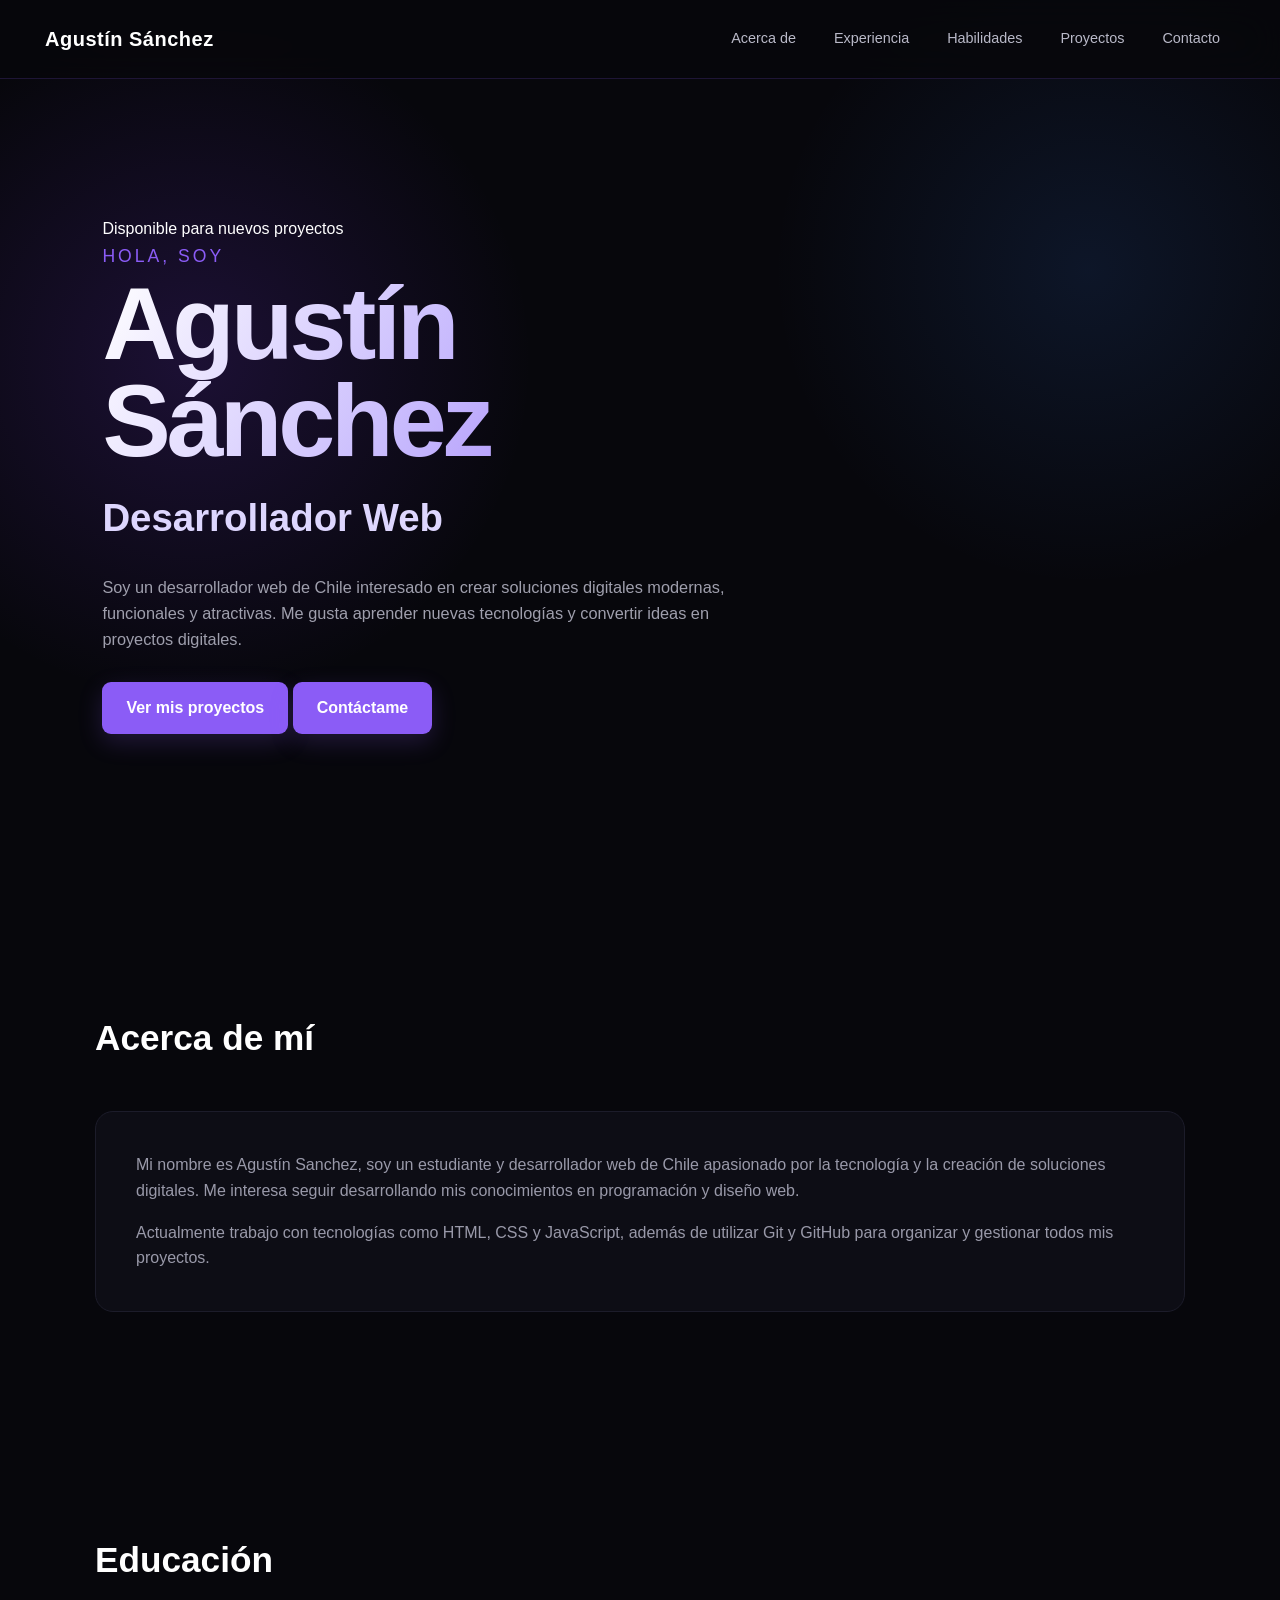
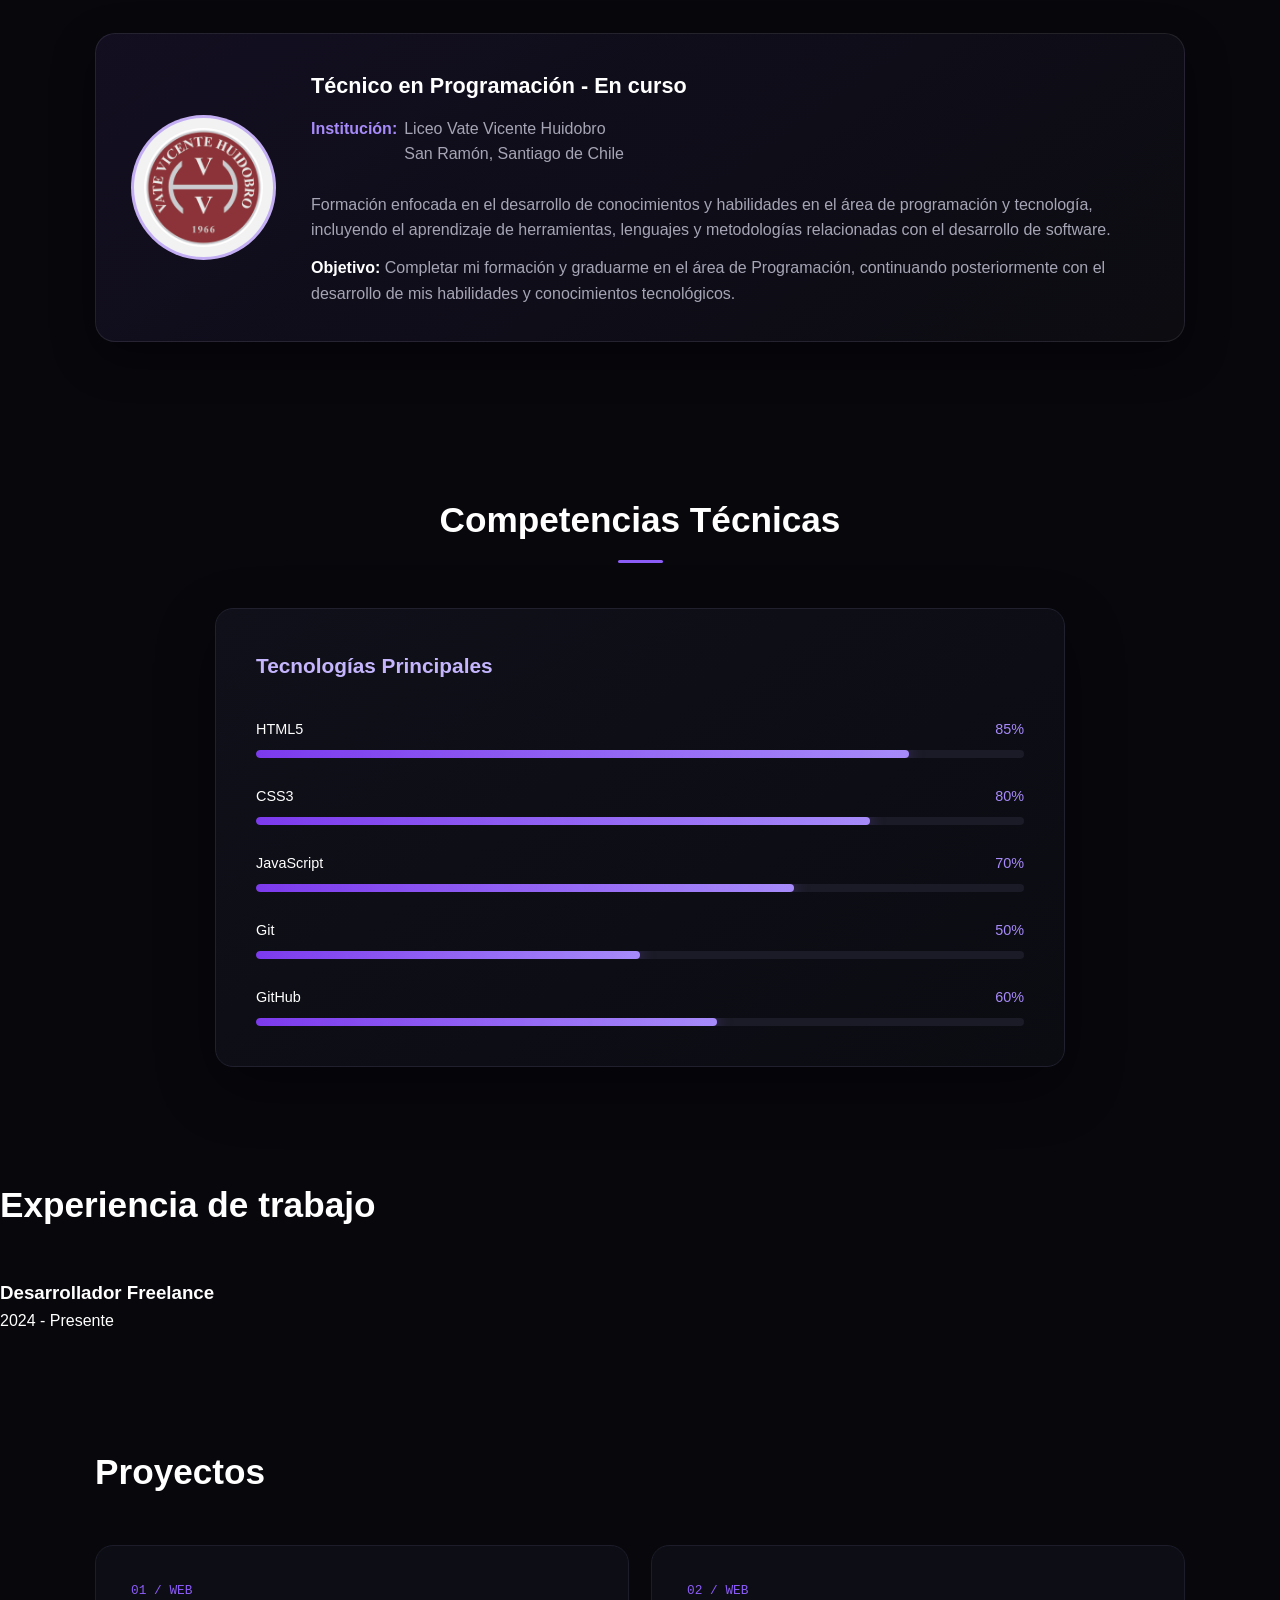
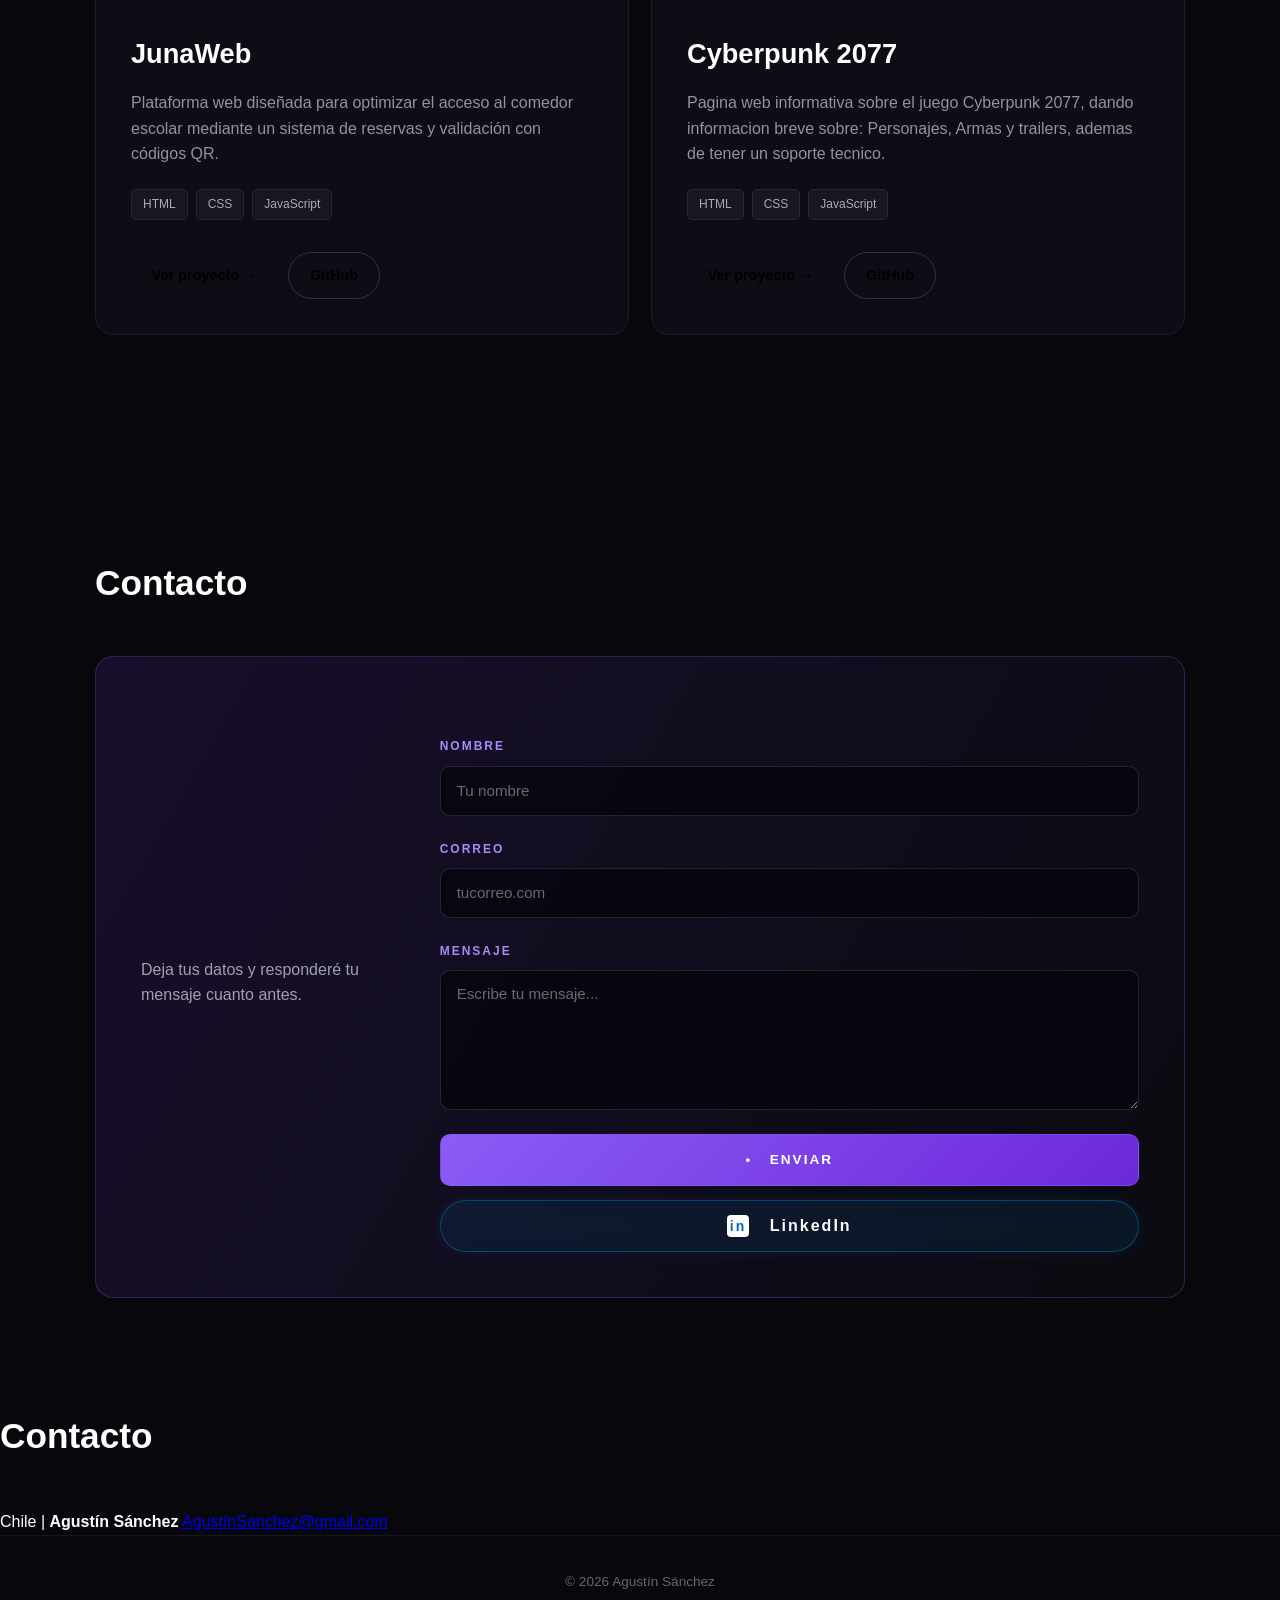
==== commit 564ccd98: "Merge branch 'main' of https://github.com/agustin-s-vvh/Portafolio_Agust-n_Sanchez" ====
--- a/Portafolio/index.html
+++ b/Portafolio/index.html
@@ -210,47 +210,19 @@
 
             </div>
 
-        </section>
-
-        <section id="mis-habilidades" class="seccion">
-
-            <div class="titulo-contenedor">
-                <h2 class="encabezado-seccion">Experiencia técnica</h2>
-            </div>
-
-            <div class="habilidades-contenedor">
-
-                <div class="habilidades-grupo">
-
-                    <div class="habilidad">
-                        <h3>HTML</h3>
-                        <p>Estructuración y creación de páginas web.</p>
-                    </div>
-
-                    <div class="habilidad">
-                        <h3>CSS</h3>
-                        <p>Diseño, estilos, layouts y páginas responsivas.</p>
-                    </div>
-
-                    <div class="habilidad">
-                        <h3>JavaScript</h3>
-                        <p>Interactividad y funcionalidades dinámicas.</p>
-                    </div>
-
-                </div>
-
-                <div class="habilidades-grupo habilidades-git">
-
-                    <div class="habilidad">
-                        <h3>Git</h3>
-                        <p>Control de versiones y organización de proyectos.</p>
-                    </div>
-
-                    <div class="habilidad">
-                        <h3>GitHub</h3>
-                        <p>Gestión y publicación de proyectos.</p>
-                    </div>
-
+        </div>
+    </section>
+
+    <section id="mi-experiencia">
+        <h2 class="encabezado-seccion">Experiencia de trabajo</h2>
+
+        <div class="historial-trabajo">
+
+            <div class="experiencia">
+                <h3>Desarrollador Freelance</h3>
+
+                <div class="fecha-trabajo">
+                    2024 - Presente
                 </div>
 
             </div>
@@ -388,23 +360,20 @@
 
         </section>
 
-
-    </main>
-
-    <a href="#inicio" class="boton-inicio">
-        ↑ Volver al inicio
-    </a>
-
-    <footer>
-
-        <p>
-            © 2026 Agustín Sánchez. Todos los derechos reservados.
+    <section id="mi-contacto">
+        <h2 class="encabezado-seccion">Contacto</h2>
+
+        <p class="informacion-contacto">
+            Chile | <strong>Agustín Sánchez</strong>
+            <a href="#">AgustínSanchez@gmail.com</a>
         </p>
-
+    </section>
+
+    <footer class="pie-pagina">
+        <p>&copy; 2026 Agustín Sánchez</p>
     </footer>
 
     <script src="static/js/script.js"></script>
 
 </body>
-
-</html> +</html>
--- a/Portafolio/static/css/style.css
+++ b/Portafolio/static/css/style.css
@@ -912,4 +912,311 @@
     .mensaje-texto p {
         font-size: 0.8rem;
     }
+}
+
+.contenedor-contacto {
+    display: flex;
+    flex-direction: column;
+    align-items: center;
+    gap: 1.5rem;
+}
+
+.boton-linkedin {
+    display: flex;
+    align-items: center;
+    justify-content: center;
+    gap: 0.8rem;
+
+    min-width: 230px;
+    padding: 0.9rem 1.5rem;
+
+    text-decoration: none;
+    color: #ffffff;
+
+    background: rgba(0, 119, 181, 0.12);
+    border: 1px solid rgba(0, 119, 181, 0.5);
+    border-radius: 50px;
+
+    font-size: 1rem;
+    font-weight: 700;
+
+    backdrop-filter: blur(10px);
+
+    box-shadow: 
+        0 0 15px rgba(0, 119, 181, 0.12),
+        inset 0 0 15px rgba(0, 119, 181, 0.05);
+
+    transition: all 0.35s ease;
+}
+
+.icono-linkedin {
+    display: flex;
+    align-items: center;
+    justify-content: center;
+
+    width: 30px;
+    height: 30px;
+
+    background: #0077b5;
+    color: white;
+
+    border-radius: 6px;
+
+    font-size: 0.95rem;
+    font-weight: 800;
+
+    box-shadow: 0 0 12px rgba(0, 119, 181, 0.5);
+
+    transition: all 0.35s ease;
+}
+
+.flecha-linkedin {
+    font-size: 1.2rem;
+    opacity: 0.7;
+
+    transition: transform 0.35s ease;
+}
+
+.boton-linkedin:hover {
+    transform: translateY(-4px);
+
+    border-color: #0077b5;
+
+    background: rgba(0, 119, 181, 0.2);
+
+    box-shadow:
+        0 10px 25px rgba(0, 0, 0, 0.35),
+        0 0 25px rgba(0, 119, 181, 0.3);
+}
+
+.boton-linkedin:hover .icono-linkedin {
+    transform: scale(1.1);
+    box-shadow: 0 0 20px rgba(0, 119, 181, 0.7);
+}
+
+.boton-linkedin:hover .flecha-linkedin {
+    transform: translate(3px, -3px);
+}
+
+.boton-linkedin:active {
+    transform: translateY(-1px);
+}
+
+
+/* Ajuste para celulares */
+
+@media (max-width: 768px) {
+
+    .boton-linkedin {
+        width: 100%;
+        max-width: 300px;
+    }
+
+}
+
+.contenedor-proyectos {
+    max-width: 700px;
+    margin: 0 auto;
+}
+
+.tarjeta-proyecto {
+    display: flex;
+    align-items: center;
+    gap: 2rem;
+
+    padding: 2.5rem;
+
+    background: var(--bg-card);
+    border: 1px solid var(--border-glow);
+    border-radius: 16px;
+
+    backdrop-filter: blur(10px);
+
+    position: relative;
+    overflow: hidden;
+
+    transition: all 0.4s ease;
+}
+
+.tarjeta-proyecto::before {
+    content: '';
+    position: absolute;
+
+    top: -100px;
+    right: -100px;
+
+    width: 220px;
+    height: 220px;
+
+    background: var(--primary-color);
+    opacity: 0.08;
+
+    filter: blur(80px);
+    border-radius: 50%;
+
+    transition: all 0.4s ease;
+}
+
+.tarjeta-proyecto:hover {
+    transform: translateY(-8px);
+
+    border-color: rgba(0, 242, 254, 0.4);
+
+    box-shadow:
+        0 15px 35px rgba(0, 0, 0, 0.4),
+        0 0 25px rgba(0, 242, 254, 0.12);
+}
+
+.tarjeta-proyecto:hover::before {
+    opacity: 0.15;
+}
+
+.icono-proyecto {
+    min-width: 75px;
+    height: 75px;
+
+    display: flex;
+    align-items: center;
+    justify-content: center;
+
+    border-radius: 18px;
+
+    background: rgba(0, 242, 254, 0.08);
+
+    border: 1px solid rgba(0, 242, 254, 0.25);
+
+    color: var(--primary-color);
+
+    font-size: 1.5rem;
+    font-weight: 800;
+
+    box-shadow:
+        0 0 20px rgba(0, 242, 254, 0.08);
+
+    transition: all 0.4s ease;
+}
+
+.tarjeta-proyecto:hover .icono-proyecto {
+    transform: scale(1.08);
+
+    background: rgba(0, 242, 254, 0.13);
+
+    box-shadow:
+        0 0 25px rgba(0, 242, 254, 0.2);
+}
+
+.contenido-proyecto {
+    position: relative;
+    z-index: 1;
+    flex: 1;
+}
+
+.contenido-proyecto h3 {
+    color: #fff;
+
+    font-size: 1.5rem;
+
+    margin-bottom: 0.7rem;
+}
+
+.contenido-proyecto p {
+    color: var(--text-muted);
+
+    font-size: 0.95rem;
+
+    margin-bottom: 1.2rem;
+}
+
+.tecnologias-proyecto {
+    display: flex;
+    flex-wrap: wrap;
+    gap: 0.5rem;
+
+    margin-bottom: 1.5rem;
+}
+
+.tecnologias-proyecto span {
+    padding: 0.35rem 0.75rem;
+
+    border-radius: 20px;
+
+    background: rgba(0, 242, 254, 0.06);
+
+    border: 1px solid rgba(0, 242, 254, 0.18);
+
+    color: var(--primary-color);
+
+    font-size: 0.75rem;
+    font-weight: 600;
+}
+
+.boton-proyecto {
+    display: inline-flex;
+
+    align-items: center;
+    gap: 0.6rem;
+
+    padding: 0.7rem 1.3rem;
+
+    border-radius: 30px;
+
+    text-decoration: none;
+
+    color: #000;
+
+    font-size: 0.9rem;
+    font-weight: 700;
+
+    background: linear-gradient(
+        135deg,
+        var(--primary-color),
+        var(--secondary-color)
+    );
+
+    box-shadow:
+        0 0 15px var(--accent-glow);
+
+    transition: all 0.3s ease;
+}
+
+.boton-proyecto:hover {
+    transform: translateY(-3px);
+
+    box-shadow:
+        0 0 25px rgba(0, 242, 254, 0.55);
+}
+
+.boton-proyecto span {
+    font-size: 1.1rem;
+
+    transition: transform 0.3s ease;
+}
+
+.boton-proyecto:hover span {
+    transform: translate(3px, -3px);
+}
+
+
+/* ============================= */
+/*          CELULARES             */
+/* ============================= */
+
+@media (max-width: 768px) {
+
+    .tarjeta-proyecto {
+        flex-direction: column;
+        align-items: flex-start;
+
+        padding: 2rem;
+    }
+
+    .icono-proyecto {
+        min-width: 65px;
+        height: 65px;
+    }
+
+    .boton-proyecto {
+        width: 100%;
+        justify-content: center;
+    }
 }
